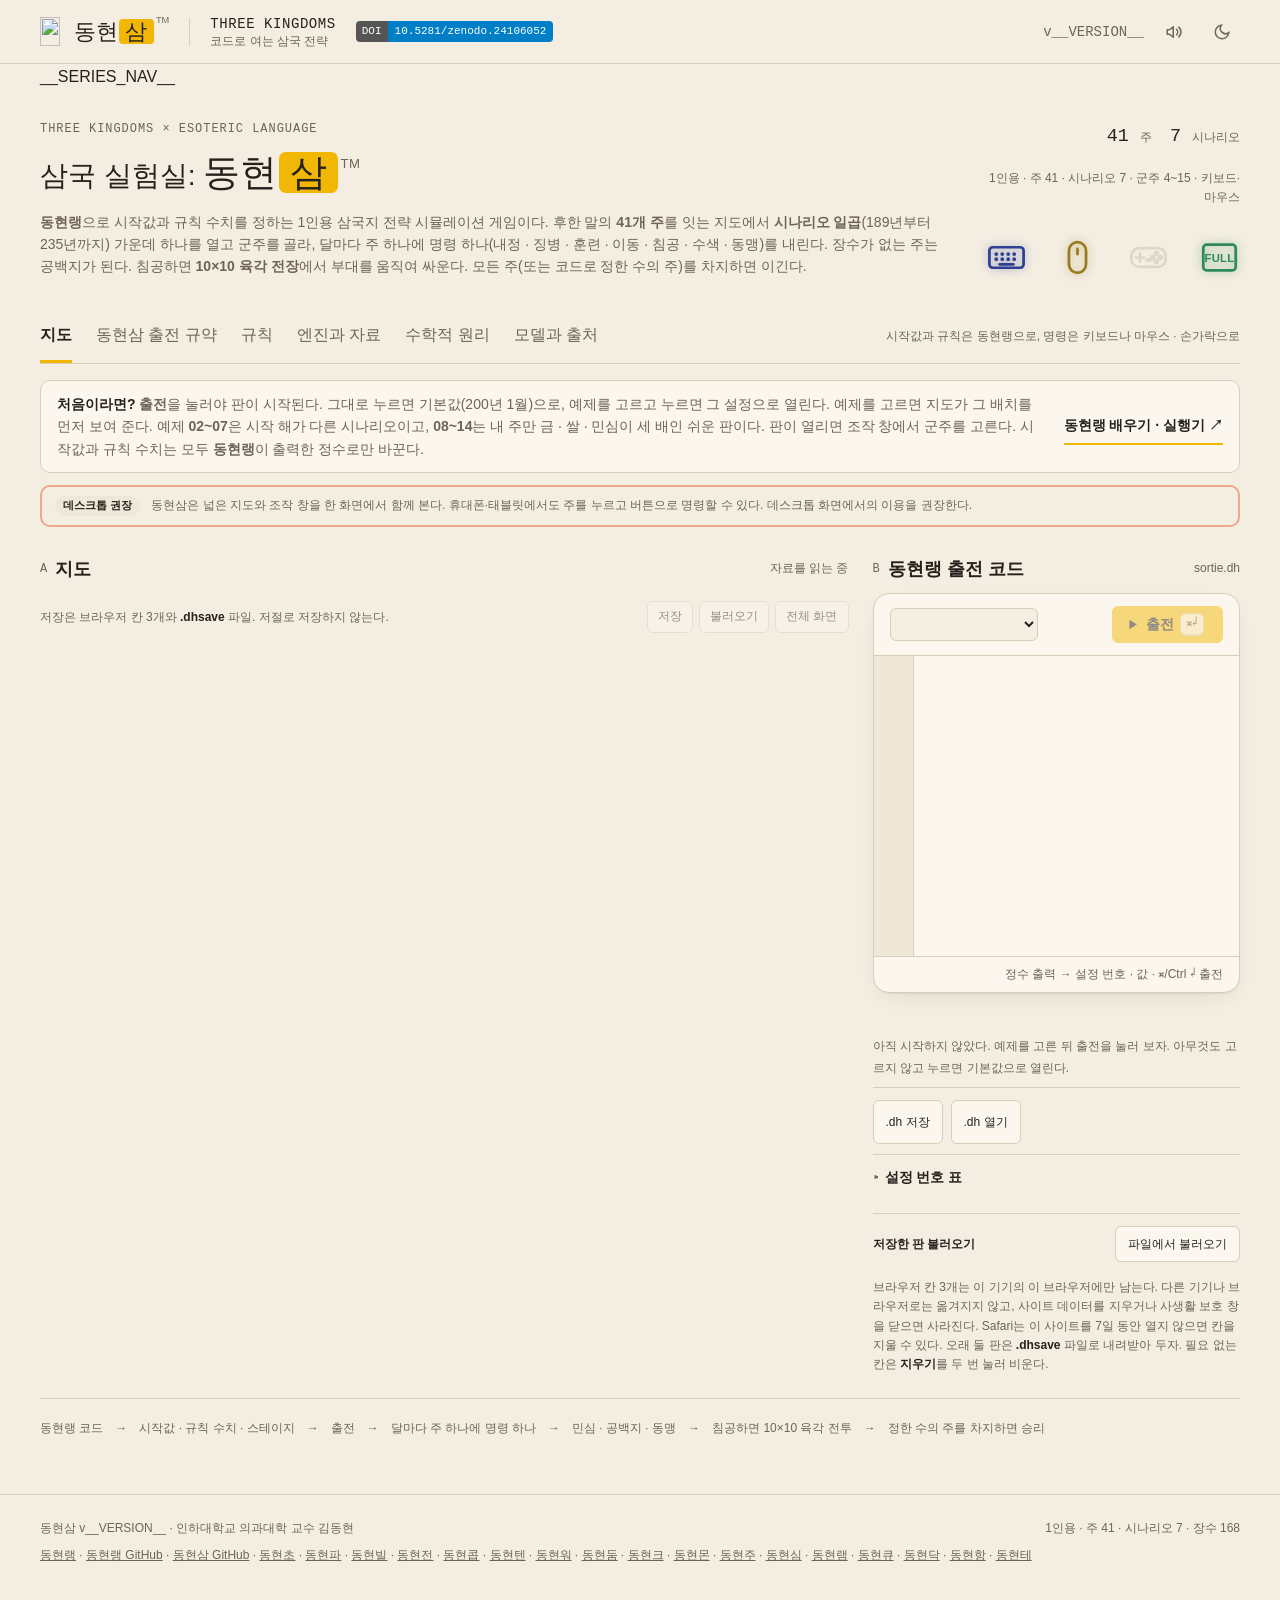
==== src/index.html @ 4a699ef8 "v1.11: 예제를 고르면 지도가 바뀜 · 이동·수송·침공 수량 정하기" ====
<!doctype html>
<html lang="ko" data-theme="light">
<head>
  <meta charset="utf-8"><meta name="viewport" content="width=device-width,initial-scale=1">
  <meta name="description" content="동현랭으로 시작값과 규칙 수치를 정하고, 41개 주를 잇는 지도에서 달마다 명령을 내리고 10×10 육각 전장에서 싸우는 1인용 삼국지 전략 시뮬레이션 게임이다.">
  <title>동현삼™ · 동현랭으로 여는 삼국 전략</title>
  <link rel="icon" type="image/x-icon" sizes="16x16 32x32 48x48" href="./favicon.ico">
  <link rel="icon" type="image/png" sizes="32x32" href="./favicon.png">
  <link rel="apple-touch-icon" sizes="180x180" href="./apple-touch-icon.png">
  <link rel="stylesheet" href="./style.css">
</head>
<body>
<header class="header">
  <a class="brand" href="#" aria-label="동현삼 첫 화면으로"><span class="brand-main"><img class="brand-icon" src="__BRAND_ICON__" alt="" width="96" height="96">동현<span>삼</span><sup>TM</sup></span><i class="brand-divider"></i><span class="brand-sub">THREE KINGDOMS<small>코드로 여는 삼국 전략</small></span></a><a class="doi-badge" href="https://doi.org/10.5281/zenodo.24106052" target="_blank" rel="noopener" aria-label="동현삼 Zenodo DOI 10.5281/zenodo.24106052" title="Zenodo DOI (모든 버전)"><b>DOI</b><span>10.5281/zenodo.24106052</span></a>
  <div class="edition">v__VERSION__<button id="sound" class="icon-btn" aria-label="효과음 켜기·끄기" title="효과음 (M)" aria-pressed="true"><svg width="18" height="18" viewBox="0 0 24 24" fill="none" stroke="currentColor" stroke-width="2" stroke-linecap="round" stroke-linejoin="round" aria-hidden="true" focusable="false"><path d="M11 5 6 9H3v6h3l5 4z"/><path class="snd-on" d="M15.5 8.5a5 5 0 0 1 0 7M18.5 5.5a9 9 0 0 1 0 13"/><path class="snd-off" d="m16 9 6 6m0-6-6 6"/></svg></button><button id="theme" class="icon-btn" aria-label="밝은 화면과 어두운 화면 전환" title="화면 전환" aria-pressed="false"><svg width="18" height="18" viewBox="0 0 24 24" fill="none" stroke="currentColor" stroke-width="2" stroke-linecap="round" aria-hidden="true" focusable="false"><path d="M21 12.8A9 9 0 1 1 11.2 3a7 7 0 0 0 9.8 9.8z"/></svg></button></div>
</header>
<main>
__SERIES_NAV__
  <section class="intro">
    <div><div class="eyebrow">THREE KINGDOMS × ESOTERIC LANGUAGE</div><h1>삼국 실험실: <span class="title-brand">동현<span>삼</span><sup>TM</sup></span></h1><p><strong>동현랭</strong>으로 시작값과 규칙 수치를 정하는 1인용 삼국지 전략 시뮬레이션 게임이다. 후한 말의 <strong>41개 주</strong>를 잇는 지도에서 <strong>시나리오 일곱</strong>(189년부터 235년까지) 가운데 하나를 열고 군주를 골라, 달마다 주 하나에 명령 하나(내정 · 징병 · 훈련 · 이동 · 침공 · 수색 · 동맹)를 내린다. 장수가 없는 주는 공백지가 된다. 침공하면 <strong>10×10 육각 전장</strong>에서 부대를 움직여 싸운다. 모든 주(또는 코드로 정한 수의 주)를 차지하면 이긴다.</p></div>
    <div class="model-stamp"><strong>41 <span>주</span></strong><strong>7 <span>시나리오</span></strong><small>1인용 · 주 41 · 시나리오 7 · 군주 4~15 · 키보드·마우스</small><div class="input-marks" role="group" aria-label="입력 표식 · 쓸 수 있는 것: 키보드 · 마우스(손가락) · 전체 화면"><span class="mark on kb" tabindex="0" data-tip="키보드 가능 · 방향키로 주를 고르고 숫자 키로 조작 창의 버튼을 누른다. Enter는 노란 버튼, Space는 명령이 남은 다음 우리 주, Esc는 그만두기다. 전투에서는 방향키로 칸을 고르고 Enter로 찍는다. M은 효과음 켜기·끄기다. 지도를 한 번 눌러야 키가 듣는다." aria-label="키보드 가능"><svg viewBox="0 0 24 24" aria-hidden="true"><rect x="2" y="6" width="20" height="12" rx="2"/><path class="dots" d="M6 10h.01M9.5 10h.01M13 10h.01M16.5 10h.01M6 13h.01M9.5 13h.01M13 13h.01M16.5 13h.01"/><path d="M8 16h8"/></svg></span><span class="mark on ms" tabindex="0" data-tip="마우스·손가락 가능 · 지도에서 주를 누르고 조작 창의 버튼으로 명령한다. 끌면 지도가 움직이고 지도 위 +·− 아이콘으로 확대·축소한다." aria-label="마우스·손가락 가능"><svg viewBox="0 0 24 24" aria-hidden="true"><rect x="7" y="3" width="10" height="18" rx="5"/><path d="M12 7v3"/></svg></span><span class="mark off gp" tabindex="0" data-tip="게임패드 없음 · 이 실험실은 게임패드를 읽지 않는다." aria-label="게임패드 없음"><svg viewBox="0 0 24 24" aria-hidden="true"><rect x="2" y="6.5" width="20" height="11" rx="4.5"/><path d="M7 9.6v4.8M4.6 12h4.8"/><circle cx="16.6" cy="9.6" r=".85"/><circle cx="14.4" cy="12" r=".85"/><circle cx="18.8" cy="12" r=".85"/><circle cx="16.6" cy="14.4" r=".85"/><path class="dots" d="M11.3 13.4h.01M12.9 13.4h.01"/></svg></span><span class="mark on fs" tabindex="0" data-tip="전체 화면 가능 · 지도 아래 <b>전체 화면</b> 버튼을 누르면 지도와 조작 창이 화면에 꽉 찬다. 닫기는 오른쪽 위 ✕ 버튼이나 Esc." aria-label="전체 화면 가능"><svg viewBox="0 0 24 24" aria-hidden="true"><rect x="2.5" y="4.5" width="19" height="15" rx="2"/><text class="full" x="12" y="14.6" text-anchor="middle">FULL</text></svg></span></div></div>
  </section>
  <nav class="tabs" aria-label="동현삼 메뉴"><button class="active" data-tab="play" aria-current="page">지도</button><button data-tab="protocol">동현삼 출전 규약</button><button data-tab="rules">규칙</button><button data-tab="engine">엔진과 자료</button><button data-tab="math">수학적 원리</button><button data-tab="about">모델과 출처</button><span>시작값과 규칙은 동현랭으로, 명령은 키보드나 마우스 · 손가락으로</span></nav>
  <div class="getting-started"><p><strong>처음이라면?</strong> <b>출전</b>을 눌러야 판이 시작된다. 그대로 누르면 기본값(200년 1월)으로, 예제를 고르고 누르면 그 설정으로 열린다. 예제를 고르면 지도가 그 배치를 먼저 보여 준다. 예제 <b>02~07</b>은 시작 해가 다른 시나리오이고, <b>08~14</b>는 내 주만 금 · 쌀 · 민심이 세 배인 쉬운 판이다. 판이 열리면 조작 창에서 군주를 고른다. 시작값과 규칙 수치는 모두 <b>동현랭</b>이 출력한 정수로만 바꾼다.</p><a href="https://raspberry-kim.github.io/donghyun-lang/" target="_blank" rel="noopener">동현랭 배우기 · 실행기 ↗</a></div>
  <p class="mobile-note" id="mobile-note" role="note"><strong>데스크톱 권장</strong> 동현삼은 넓은 지도와 조작 창을 한 화면에서 함께 본다. 휴대폰·태블릿에서도 주를 누르고 버튼으로 명령할 수 있다. 데스크톱 화면에서의 이용을 권장한다.</p>

  <section id="tab-play" class="tab-panel">
    <div class="play-grid" id="play-grid">
      <div class="field-col">
        <div class="section-title"><h2><span>A</span> 지도</h2><span id="status" role="status">자료를 읽는 중</span></div>
        <div class="stage-full" id="stage-full"><div class="full-tools"><button id="fs-save" class="exit-full" type="button" hidden>저장</button><button id="fs-load" class="exit-full" type="button" hidden>불러오기</button><button id="exit-full" class="exit-full" type="button" hidden aria-label="전체 화면 닫기">✕ <span class="long">전체 화면 </span>닫기</button></div><p class="full-hint" id="full-hint" hidden><span>원래 화면으로 돌아오려면 오른쪽 위 <b>✕ 전체 화면 닫기</b>를 누른다.</span></p>
          <div id="host"></div>
          <div class="menu-back" id="menu-back" hidden><div class="game-menu" id="menu" role="dialog" aria-modal="true" aria-labelledby="menu-title"></div></div>
        </div>
        <div class="board-bar"><span class="save-note">저장은 브라우저 칸 3개와 <b>.dhsave</b> 파일. 저절로 저장하지 않는다.</span><button id="game-save" class="small-btn" type="button" disabled title="지금 판을 브라우저 칸이나 파일에 적어 둔다">저장</button><button id="game-load" class="small-btn" type="button" disabled title="저장해 둔 판을 이어 한다">불러오기</button><input id="load-file" type="file" accept=".dhsave,.json,application/json" hidden><button id="full" class="small-btn" type="button" disabled title="지도와 조작 창을 화면에 꽉 채운다">전체 화면</button></div>
      </div>
      <div class="side-col">
        <section class="setup-panel" id="setup-panel">
          <div class="section-title"><h2><span>B</span> 동현랭 출전 코드</h2><span>sortie.dh</span></div>
          <div class="ed-panel">
            <div class="ed-head"><select id="example" aria-label="동현랭 출전 예제 선택"></select><span class="ed-spacer"></span><button id="run" class="ed-btn ed-run" title="Ctrl/⌘ + Enter" disabled><svg viewBox="0 0 24 24" fill="currentColor" aria-hidden="true"><path d="M7 4.5v15l12-7.5z"></path></svg>출전 <kbd>⌘↵</kbd></button></div>
            <div class="code-wrap"><div id="lines" aria-hidden="true"></div><textarea id="code" aria-label="동현랭 출전 코드" spellcheck="false" autocomplete="off" autocapitalize="off"></textarea></div>
            <div class="code-meta ed-status"><span id="line-count"></span><span>정수 출력 → 설정 번호 · 값 · ⌘/Ctrl ↵ 출전</span></div>
          </div>
          <p id="example-note"></p>
          <p id="result" aria-live="polite">아직 시작하지 않았다. 예제를 고른 뒤 출전을 눌러 보자. 아무것도 고르지 않고 누르면 기본값으로 열린다.</p>
          <div class="file-row"><button id="save">.dh 저장</button><label class="file-label">.dh 열기<input id="open" type="file" accept=".dh,.txt,text/plain" hidden></label></div>
          <details class="lang-rule"><summary>설정 번호 표</summary><div class="table-wrap"><table><thead><tr><th>번호</th><th>설정</th><th>값</th><th>기본값</th></tr></thead><tbody id="lang-rows"></tbody></table></div></details>
          <div class="load-box"><div class="load-head"><strong>저장한 판 불러오기</strong><label class="file-label" tabindex="0">파일에서 불러오기<input id="load-file-setup" type="file" accept=".dhsave,.json,application/json" hidden></label></div><div class="slot-list" id="slot-list"></div><p class="slot-note">브라우저 칸 3개는 이 기기의 이 브라우저에만 남는다. 다른 기기나 브라우저로는 옮겨지지 않고, 사이트 데이터를 지우거나 사생활 보호 창을 닫으면 사라진다. Safari는 이 사이트를 7일 동안 열지 않으면 칸을 지울 수 있다. 오래 둘 판은 <b>.dhsave</b> 파일로 내려받아 두자. 필요 없는 칸은 <b>지우기</b>를 두 번 눌러 비운다.</p></div>
        </section>
      </div>
    </div>
    <div class="workflow"><span>동현랭 코드</span><b>→</b><span>시작값 · 규칙 수치 · 스테이지</span><b>→</b><span>출전</span><b>→</b><span>달마다 주 하나에 명령 하나</span><b>→</b><span>민심 · 공백지 · 동맹</span><b>→</b><span>침공하면 10×10 육각 전투</span><b>→</b><span>정한 수의 주를 차지하면 승리</span></div>
  </section>

  <section id="tab-protocol" class="tab-panel document" hidden>
    <div class="doc-heading"><div class="eyebrow">SORTIE I/O · v__VERSION__</div><h2>시작값과 규칙 수치는 동현랭으로, 명령은 키보드나 마우스 · 손가락으로.</h2></div>
<!--README:동현삼 출전 규약-->
  </section>

  <section id="tab-rules" class="tab-panel document" hidden>
    <div class="doc-heading"><div class="eyebrow">HOW TO PLAY</div><h2>달마다 주 하나에 명령 하나, 침공하면 육각 전장.</h2><p class="input-note">머리글 오른쪽에 붙은 네 아이콘(키보드·마우스·게임패드·전체 화면 FULL)은 입력 표식이다. 이 실험실은 <b>키보드 · 마우스(손가락) · 전체 화면이 켜져 있다</b>. 키보드만으로도, 마우스나 손가락만으로도 끝까지 할 수 있다. 키보드는 지도를 한 번 누른 뒤에 듣는다. 아이콘에 마우스를 올리거나 손을 대면 풍선 도움말이 뜬다.</p><p class="input-note"><b>전체 화면</b>: 지도 아래 <b>전체 화면</b> 버튼을 누르면 정보 띠 · 지도 · 조작 창이 화면에 꽉 찬다. 동현랭 편집기는 따라오지 않으니 출전은 미리 해 둔다. 닫을 때는 오른쪽 위 <b>✕ 전체 화면 닫기</b>를 누른다(Esc도 된다). 요소 전체 화면을 못 쓰는 기기(iPhone)에서는 창을 가득 채우는 방식으로 연다.</p><p class="input-note"><b>소리</b>: 머리글의 스피커 버튼이나 <b>M</b> 키로 효과음을 켜고 끈다. 고른 값은 이 브라우저가 기억한다.</p></div>
<!--README+:플레이 방법|조작|저장과 불러오기|동현삼 규칙-->
  </section>

  <section id="tab-engine" class="tab-panel document" hidden>
    <div class="doc-heading"><div class="eyebrow">COMMON ENGINE · DATA</div><h2>동현삼과 동현항은 같은 엔진 위에 자료와 장면만 바꿔 얹는다.</h2><p>기술은 HTML5 Canvas와 Vanilla JS뿐이다. 묶는 도구도 바깥 라이브러리도 쓰지 않는다. 엔진(<code>src/engine/</code>)은 두 저장소에 같은 파일로 들어 있고, 게임마다 다른 것은 JSON 자료와 규칙·장면 파일(<code>src/sam/</code>)뿐이다.</p></div>
<!--README+:엔진의 층|게임이 얹는 법|동현랭 어댑터|JSON 규격|파일|돌려 보기-->
  </section>

  <!-- 수학적 원리 --><section id="tab-math" class="tab-panel document" hidden><div class="doc-heading"><div class="eyebrow">MATHEMATICAL PRINCIPLES · v__VERSION__</div><h2>수학적 원리.<br>숫자로 읽는 천하.</h2><p>동현삼은 한 달씩 내정을 하고, 전쟁이 나면 10×10 육각 전장에서 싸운다. 전장은 정육면체 좌표로 거리를 재고, 이동은 지형 비용을 단 최단 경로 문제다. 일기토는 네 가지 수의 배율표로, 화계는 확률과 등비수열로 읽는다. 아래 식은 지금 규칙 코드(<code>src/sam/sam-rules.js</code>, <code>src/sam/sam-battle.js</code>, <code>src/engine/dh-grid.js</code>)에 들어 있는 그대로다.</p></div><div class="math-grid"><article><h3><span class="math-num">1</span>육각 격자와 정육면체 좌표</h3><p>칸은 뾰족한 쪽이 위이고, 홀수 줄을 오른쪽으로 반 칸 민다(odd-r). 중심에서 꼭짓점까지를 <math><mi>a</mi></math>라 하면 칸 폭은 <math><mrow><msqrt><mn>3</mn></msqrt><mspace width="0.1667em"></mspace><mi>a</mi></mrow></math>, 줄 간격은 <math><mrow><mn>1.5</mn><mi>a</mi></mrow></math>다.</p><div class="eq"><span class="eq-run"><math display="block"><mi>X</mi></math><math display="block"><mrow><mo form="infix">=</mo><msqrt><mn>3</mn></msqrt><mspace width="0.1667em"></mspace><mi>a</mi><mspace width="0.1667em"></mspace><mo fence="false" symmetric="true" minsize="1.2em" maxsize="1.2em">(</mo><mi>c</mi><mo>+</mo><mstyle displaystyle="false" scriptlevel="0"><mfrac><mn>1</mn><mn>2</mn></mfrac></mstyle><mo>+</mo><mstyle displaystyle="false" scriptlevel="0"><mfrac><mn>1</mn><mn>2</mn></mfrac></mstyle><mo form="prefix" stretchy="false">[</mo><mi>r</mi><mtext> </mtext><mtext>홀수</mtext><mo form="postfix" stretchy="false">]</mo><mo fence="false" symmetric="true" minsize="1.2em" maxsize="1.2em">)</mo><mo separator="true">,</mo></mrow></math></span><span class="eq-run"><math display="block"><mi>Y</mi></math><math display="block"><mrow><mo form="infix">=</mo><mi>a</mi><mspace width="0.1667em"></mspace><mo form="prefix" stretchy="false">(</mo><mn>1</mn><mo>+</mo><mn>1.5</mn><mi>r</mi><mo form="postfix" stretchy="false">)</mo></mrow></math></span></div><p>거리는 칸 <math><mrow><mo form="prefix" stretchy="false">(</mo><mi>c</mi><mo separator="true">,</mo><mi>r</mi><mo form="postfix" stretchy="false">)</mo></mrow></math>을 정육면체 좌표 <math><mrow><mo form="prefix" stretchy="false">(</mo><mi>x</mi><mo separator="true">,</mo><mi>y</mi><mo separator="true">,</mo><mi>z</mi><mo form="postfix" stretchy="false">)</mo></mrow></math>, <math><mrow><mi>x</mi><mo>+</mo></mrow><mrow><mi>y</mi><mo>+</mo></mrow><mrow><mi>z</mi><mo>=</mo></mrow><mrow><mn>0</mn></mrow></math>으로 옮겨 잰다. 육각 격자의 이웃 여섯은 세 축 가운데 한 축을 +1, 다른 한 축을 −1 바꾼 것이다.</p><div class="eq big"><span class="eq-run"><math display="block"><mi>x</mi></math><math display="block"><mrow><mo form="infix">=</mo><mi>c</mi></mrow></math><math display="block"><mrow><mo form="infix">−</mo><mfrac><mrow><mi>r</mi><mo>−</mo><mo form="prefix" stretchy="false">(</mo><mi>r</mi><mo lspace="0.2222em" rspace="0.2222em">mod</mo><mn>2</mn><mo form="postfix" stretchy="false" lspace="0em" rspace="0em">)</mo></mrow><mn>2</mn></mfrac><mo separator="true">,</mo><mspace width="1em"></mspace><mi>z</mi></mrow></math><math display="block"><mrow><mo form="infix">=</mo><mi>r</mi><mo separator="true">,</mo><mspace width="1em"></mspace><mi>y</mi></mrow></math><math display="block"><mrow><mo form="infix">=</mo><mo form="prefix" stretchy="false">−</mo><mi>x</mi></mrow></math><math display="block"><mrow><mo form="infix">−</mo><mi>z</mi><mo separator="true">,</mo></mrow></math></span><span class="eq-run"><math display="block"><mi>d</mi></math><math display="block"><mrow><mo form="infix">=</mo><mrow><mi>max</mi><mo>⁡</mo></mrow><mo fence="false" symmetric="true" minsize="1.2em" maxsize="1.2em">(</mo><mi>|</mi><mpadded lspace="0"><mi mathvariant="normal">Δ</mi></mpadded><mi>x</mi><mi>|</mi><mo separator="true">,</mo><mtext> </mtext><mi>|</mi><mpadded lspace="0"><mi mathvariant="normal">Δ</mi></mpadded><mi>z</mi><mi>|</mi><mo separator="true">,</mo><mtext> </mtext><mi>|</mi><mpadded lspace="0"><mi mathvariant="normal">Δ</mi></mpadded><mi>x</mi><mo>+</mo><mpadded lspace="0"><mi mathvariant="normal">Δ</mi></mpadded><mi>z</mi><mi>|</mi><mo fence="false" symmetric="true" minsize="1.2em" maxsize="1.2em">)</mo></mrow></math></span></div><p>화면을 누른 자리 <math><mrow><mo form="prefix" stretchy="false">(</mo><mi>X</mi><mo separator="true">,</mo><mi>Y</mi><mo form="postfix" stretchy="false">)</mo></mrow></math>를 칸으로 바꿀 때는 실수 정육면체 좌표를 셋 다 반올림한 뒤, 반올림 오차가 가장 큰 축을 나머지 둘로 다시 계산해 <math><mrow><mi>x</mi><mo>+</mo></mrow><mrow><mi>y</mi><mo>+</mo></mrow><mrow><mi>z</mi><mo>=</mo></mrow><mrow><mn>0</mn></mrow></math>을 지킨다.</p></article><article><h3><span class="math-num">2</span>지형 비용과 이동 범위</h3><p>부대는 하루에 이동력 5를 쓴다. 칸에 들어갈 때마다 지형 비용을 내고, 적이 있는 칸과 불타는 칸은 비용이 무한대다. 갈 수 있는 칸은 다익스트라 알고리즘으로 비용 합이 5 이하인 칸을 모두 찾는다.</p><div class="eq"><span class="eq-run"><math display="block"><mtext>범위</mtext></math><math display="block"><mrow><mo form="infix">=</mo><mo fence="false" symmetric="true" minsize="1.8em" maxsize="1.8em">{</mo><mi>v</mi><mtext> </mtext><mo lspace="0.2222em" rspace="0.2222em">:</mo><mtext> </mtext><munder><mi>min</mi><mrow><mtext>경로 </mtext><mi>P</mi></mrow></munder><mo>⁡</mo><mspace width="0.1667em"></mspace><mrow><munder><mo movablelimits="false">∑</mo><mrow><mi>u</mi><mo>∈</mo><mi>P</mi></mrow></munder></mrow><mi>κ</mi><mo form="prefix" stretchy="false">(</mo><mi>u</mi><mo form="postfix" stretchy="false">)</mo><mo>≤</mo><mn>5</mn><mo fence="false" symmetric="true" minsize="1.8em" maxsize="1.8em">}</mo></mrow></math></span></div><div class="math-table-wrap"><table class="math-table"><thead><tr><th>지형</th><th>비용 <math><mi>κ</mi></math></th><th>방어 <math><mi>δ</mi></math></th></tr></thead><tbody><tr><td>평지</td><td>1</td><td>0</td></tr><tr><td>숲</td><td>2</td><td>0.2</td></tr><tr><td>산</td><td>3</td><td>0.3</td></tr><tr><td>강</td><td>4</td><td>0</td></tr><tr><td>성</td><td>1</td><td>0.4 (태수가 지키면 더 높다)</td></tr></tbody></table></div><p>태수가 있는 주의 성은 방어가 <math><mrow><mrow><mi>min</mi><mo>⁡</mo></mrow><mo form="prefix" stretchy="false">(</mo><mn>0.9</mn><mo separator="true">,</mo><mtext> </mtext><mn>0.4</mn><mo>+</mo><mtext>태수 무력</mtext><mi>/</mi><mn>1000</mn><mo form="postfix" stretchy="false">)</mo></mrow></math>이다. 태수의 무력이 90이면 0.49다.</p></article><article><h3><span class="math-num">3</span>공격 피해</h3><p>병력 <math><mrow><mi>T</mi></mrow></math>, 무력 <math><mrow><mi>w</mi></mrow></math>인 부대가 방어 <math><mrow><mi>δ</mi></mrow></math>인 칸의 적을 치면 아래만큼 병사가 줄어든다. <math><mrow><mi>τ</mi></mrow></math>는 치는 쪽 병사의 훈련(0–100), <math><mrow><mi>γ</mi></mrow></math>는 장군이 이끌면 10이고 아니면 0이다. 피해는 상대 병력을 넘지 않는다.</p><div class="eq big"><span class="eq-run"><math display="block"><mrow><mi>d</mi></mrow></math><math display="block"><mrow><mo form="infix">=</mo><mo form="prefix" stretchy="false">⌊</mo><mfrac><mrow><mi>T</mi><mo>⋅</mo><mi>w</mi><mo>⋅</mo><mi>D</mi><mo>⋅</mo><mi>R</mi><mo>⋅</mo><mi>G</mi></mrow><mrow><mn>2</mn><mo>×</mo><msup><mn>10</mn><mn>8</mn></msup></mrow></mfrac><mo form="postfix" stretchy="false">⌋</mo><mo separator="true">,</mo></mrow></math></span></div><div class="eq"><span class="eq-run"><math display="block"><mrow><mi>D</mi></mrow></math><math display="block"><mrow><mo form="infix">=</mo><mn>100</mn><mo>−</mo><mrow><mi>round</mi><mo>⁡</mo></mrow><mo form="prefix" stretchy="false">(</mo><mn>100</mn><mspace width="0.1667em"></mspace><mi>δ</mi><mo form="postfix" stretchy="false">)</mo><mo separator="true">,</mo></mrow></math></span><span class="eq-run"><math display="block"><mrow><mi>R</mi></mrow></math><math display="block"><mrow><mo form="infix">=</mo><mn>150</mn><mo>+</mo><mi>τ</mi><mo separator="true">,</mo></mrow></math></span><span class="eq-run"><math display="block"><mrow><mi>G</mi></mrow></math><math display="block"><mrow><mo form="infix">=</mo><mn>100</mn><mo>+</mo><mi>γ</mi></mrow></math></span></div><p>분모는 <math><mrow><mn>10000</mn><mo>×</mo><mn>200</mn><mo>×</mo><mn>100</mn></mrow></math>이다. 훈련 50에 장군이 아니면 <math><mrow><mi>R</mi><mo>=</mo><mn>200</mn><mo separator="true">,</mo><mtext> </mtext><mi>G</mi><mo>=</mo><mn>100</mn></mrow></math>이어서 v0.36까지의 식 <math><mrow><mo form="prefix" stretchy="false">⌊</mo><mi>T</mi><mspace width="0.1667em"></mspace><mi>w</mi><mspace width="0.1667em"></mspace><mi>D</mi><mi>/</mi><mn>10000</mn><mo form="postfix" stretchy="false">⌋</mo></mrow></math>와 같다. 훈련 100이면 1.25배, 훈련 0이면 0.75배다.</p><p>방어를 먼저 정수 백분율로 바꾸는 데는 까닭이 있다. <math><mrow><mn>1</mn><mo>−</mo><mn>0.3</mn></mrow></math>은 이진 부동소수로 정확히 나타나지 않아 <math><mrow><mn>90</mn><mo>×</mo><mn>0.7</mn><mo>=</mo><mn>62.999</mn><mo>…</mo></mrow></math>이 되고, 내림하면 63이 아니라 62가 된다. 정수끼리 곱한 뒤 나누면 이 오차가 생기지 않는다.</p><p>병력 1,000, 무력 70, 훈련 50인 부대는 평지의 적에게 700, 숲의 적에게 560, 산의 적에게 490, 성의 적에게 420을 입힌다. 같은 부대가 훈련 100이면 평지에서 875, 장군이 이끌면 770이다.</p></article><article><h3><span class="math-num">4</span><span>동현AI<sup class="tm">TM</sup> 장수의 선택</span></h3><p>동현AI<sup class="tm">TM</sup>는 갈 수 있는 칸 <math><mi>v</mi></math>와 칠 수 있는 적 <math><mi>t</mi></math>의 모든 쌍에 점수를 매기고 가장 큰 쌍을 고른다. 적을 무너뜨리면 500, 방어 좋은 칸에 서면 1,000δ를 더하고, 멀리 가는 비용은 뺀다.</p><div class="eq"><span class="eq-run"><math display="block"><mrow><mtext>점수</mtext><mo form="prefix" stretchy="false">(</mo><mi>v</mi><mo separator="true">,</mo><mi>t</mi><mo form="postfix" stretchy="false">)</mo></mrow></math><math display="block"><mrow><mo form="infix">=</mo><mi>d</mi></mrow></math><math display="block"><mrow><mo form="infix">+</mo><mn>500</mn><mspace width="0.1667em"></mspace><mo form="prefix" stretchy="false">[</mo><mi>d</mi><mo>≥</mo><msub><mi>T</mi><mi>t</mi></msub><mo form="postfix" stretchy="false">]</mo></mrow></math><math display="block"><mrow><mo form="infix">+</mo><mn>1000</mn><mspace width="0.1667em"></mspace><mi>δ</mi><mo form="prefix" stretchy="false">(</mo><mi>v</mi><mo form="postfix" stretchy="false">)</mo></mrow></math><math display="block"><mrow><mo form="infix">−</mo><mtext>비용</mtext><mo form="prefix" stretchy="false">(</mo><mi>v</mi><mo form="postfix" stretchy="false">)</mo></mrow></math></span></div><p>칠 적이 없으면 가장 가까운 적에게 다가가되, 거리 <math><mrow><mo>×</mo></mrow><mrow><mn>10</mn><mo>+</mo></mrow></math>비용<math><mrow><mo>−</mo></mrow><mrow><mn>5</mn><mi>δ</mi></mrow></math>가 가장 작은 칸으로 간다. 공격 측은 수비 부대를 모두 무너뜨리거나, 자기 차례를 마칠 때 성 칸에 서 있으면 이긴다. 그러지 못한 채 20일이 지나면 수비 측이 이긴다. 그래서 공격 측 동현AI<sup class="tm">TM</sup>는 칠 적이 없을 때 빈 성 칸에 닿을 수 있으면 그리로 간다.</p></article><article><h3><span class="math-num">5</span>한 달의 내정</h3><p>주마다 인구 <math><mrow><mi>N</mi></mrow></math>, 민심 <math><mrow><mi>ℓ</mi></mrow></math>(0–100), 상업 <math><mrow><mi>m</mi></mrow></math>(0–100), 농지 <math><mrow><mi>F</mi></mrow></math>, 병력 <math><mrow><mi>T</mi></mrow></math>로 수입과 유지비를 계산한다. <math><mrow><msub><mi>c</mi><mtext>태수</mtext></msub></mrow></math>와 <math><mrow><msub><mi>i</mi><mtext>태수</mtext></msub></mrow></math>는 태수의 매력과 지력이고, 태수가 없으면 0이다.</p><div class="eq"><span class="eq-run"><math display="block"><mrow><mtext>금</mtext></mrow></math><math display="block"><mrow><mo form="infix">=</mo><mo form="prefix" stretchy="false">⌊</mo><mfrac><mrow><mi>N</mi><mo>⋅</mo><mi>ℓ</mi><mo>⋅</mo><mo form="prefix" stretchy="false">(</mo><mn>70</mn><mo>+</mo><mi>m</mi><mo form="postfix" stretchy="false">)</mo><mo>⋅</mo><mo form="prefix" stretchy="false">(</mo><mn>400</mn><mo>+</mo><msub><mi>c</mi><mtext>태수</mtext></msub><mo form="postfix" stretchy="false">)</mo></mrow><mrow><mn>8</mn><mo>×</mo><msup><mn>10</mn><mn>9</mn></msup></mrow></mfrac><mo form="postfix" stretchy="false">⌋</mo><mo separator="true">,</mo></mrow></math></span><span class="eq-run"><math display="block"><mrow><mtext>쌀</mtext></mrow></math><math display="block"><mrow><mo form="infix">=</mo><mo form="prefix" stretchy="false">⌊</mo><mfrac><mrow><mn>4</mn><mi>F</mi><mspace width="0.1667em"></mspace><mo form="prefix" stretchy="false">(</mo><mn>400</mn><mo>+</mo><msub><mi>i</mi><mtext>태수</mtext></msub><mo form="postfix" stretchy="false">)</mo></mrow><mrow><mn>400</mn></mrow></mfrac><mo form="postfix" stretchy="false">⌋</mo><mo separator="true">,</mo></mrow></math></span><span class="eq-run"><math display="block"><mrow><mtext>유지비</mtext></mrow></math><math display="block"><mrow><mo form="infix">=</mo><mo form="prefix" stretchy="false">⌈</mo><mfrac><mrow><mi>T</mi></mrow><mrow><mn>100</mn></mrow></mfrac><mo form="postfix" stretchy="false">⌉</mo></mrow></math></span></div><p>금의 분모는 <math><mrow><mn>2000</mn><mo>×</mo><mn>100</mn><mo>×</mo><mn>100</mn><mo>×</mo><mn>400</mn></mrow></math>이다. 상업 30에 태수가 없으면 <math><mrow><mo form="prefix" stretchy="false">⌊</mo><mi>N</mi><mi>/</mi><mn>2000</mn><mo>⋅</mo><mi>ℓ</mi><mi>/</mi><mn>100</mn><mo form="postfix" stretchy="false">⌋</mo></mrow></math>로 v0.36까지의 식과 같다.</p><div class="math-table-wrap"><table class="math-table"><thead><tr><th>명령</th><th>효과</th></tr></thead><tbody><tr><td>농지 개발</td><td>금 100, <math><mrow><mi>F</mi><mo>←</mo><mrow><mi>min</mi><mo>⁡</mo></mrow><mo form="prefix" stretchy="false">(</mo><mn>100</mn><mo separator="true">,</mo><mtext> </mtext><mi>F</mi><mo>+</mo><mn>3</mn><mo>+</mo><mo form="prefix" stretchy="false">⌊</mo><mtext>지력</mtext><mi>/</mi><mn>20</mn><mo form="postfix" stretchy="false">⌋</mo><mo form="postfix" stretchy="false">)</mo></mrow></math>, 민심 +2</td></tr><tr><td>치수 · 상업</td><td>금 100, 그 값을 <math><mrow><mi>x</mi></mrow></math>라 하면 <math><mrow><mi>x</mi><mo>←</mo><mrow><mi>min</mi><mo>⁡</mo></mrow><mo form="prefix" stretchy="false">(</mo><mn>100</mn><mo separator="true">,</mo><mtext> </mtext><mi>x</mi><mo>+</mo><mn>3</mn><mo>+</mo><mo form="prefix" stretchy="false">⌊</mo><mtext>지력</mtext><mi>/</mi><mn>20</mn><mo form="postfix" stretchy="false">⌋</mo><mo form="postfix" stretchy="false">)</mo></mrow></math>. 처음 값은 30이다</td></tr><tr><td>시혜</td><td>쌀 500, 민심 <math><mrow><mi>ℓ</mi><mo>←</mo><mrow><mi>min</mi><mo>⁡</mo></mrow><mo form="prefix" stretchy="false">(</mo><mn>100</mn><mo separator="true">,</mo><mtext> </mtext><mi>ℓ</mi><mo>+</mo><mn>4</mn><mo>+</mo><mo form="prefix" stretchy="false">⌊</mo><mtext>매력</mtext><mi>/</mi><mn>20</mn><mo form="postfix" stretchy="false">⌋</mo><mo form="postfix" stretchy="false">)</mo></mrow></math></td></tr><tr><td>징병</td><td>금 100, 병사 1,000, 민심 <math><mrow><mo>−</mo><mrow><mi>max</mi><mo>⁡</mo></mrow><mo form="prefix" stretchy="false">(</mo><mn>1</mn><mo separator="true">,</mo><mtext> </mtext><mn>12</mn><mo>−</mo><mo form="prefix" stretchy="false">⌊</mo><mtext>매력</mtext><mi>/</mi><mn>10</mn><mo form="postfix" stretchy="false">⌋</mo><mo form="postfix" stretchy="false">)</mo></mrow></math>, 훈련 <math><mrow><mi>τ</mi><mo>←</mo><mrow><mi>round</mi><mo>⁡</mo></mrow><mo form="prefix" stretchy="false">(</mo><mstyle displaystyle="false" scriptlevel="0"><mfrac><mrow><mi>T</mi><mspace width="0.1667em"></mspace><mi>τ</mi><mo>+</mo><mn>1000</mn><mo>×</mo><mn>40</mn></mrow><mrow><mi>T</mi><mo>+</mo><mn>1000</mn></mrow></mfrac></mstyle><mo form="postfix" stretchy="false">)</mo></mrow></math></td></tr><tr><td>훈련</td><td>금 50, <math><mrow><mi>τ</mi><mo>←</mo><mrow><mi>min</mi><mo>⁡</mo></mrow><mo form="prefix" stretchy="false">(</mo><mn>100</mn><mo separator="true">,</mo><mtext> </mtext><mi>τ</mi><mo>+</mo><mn>5</mn><mo>+</mo><mo form="prefix" stretchy="false">⌊</mo><mtext>무력</mtext><mi>/</mi><mn>10</mn><mo form="postfix" stretchy="false">⌋</mo><mo form="postfix" stretchy="false">)</mo></mrow></math>. 처음 값은 50이다</td></tr><tr><td>수색</td><td>재야 장수를 찾을 확률 <math><mrow><mn>0.3</mn><mo>+</mo><mtext>매력</mtext><mi>/</mi><mn>200</mn></mrow></math></td></tr></tbody></table></div><p>인구는 달마다 0.2% 늘어난다. 1년이면 <math><mrow><msup><mn>1.002</mn><mn>12</mn></msup><mo>≈</mo><mn>1.024</mn></mrow></math>배, 두 배가 되는 데 <math><mrow><mrow><mi>ln</mi><mo>⁡</mo></mrow><mspace width="0.1667em"></mspace><mn>2</mn><mi>/</mi><mrow><mi>ln</mi><mo>⁡</mo></mrow><mspace width="0.1667em"></mspace><mn>1.002</mn><mo>≈</mo><mn>347</mn></mrow></math>개월(약 29년)이 걸린다. 쌀이 떨어지면 병사의 10%가 흩어진다.</p><p>민심은 가만히 두면 달마다 1씩 70까지 돌아온다. 인구 20만에 상업 30이고 태수가 없는 주에서 민심이 40이면 달마다 금 40, 70이면 70, 100이면 100이 들어온다. 같은 주(민심 70)의 상업을 100으로 올리고 매력 100인 태수를 두면 <math><mrow><mo form="prefix" stretchy="false">⌊</mo><mn>70</mn><mo>×</mo><mn>1.7</mn><mo>×</mo><mn>1.25</mn><mo form="postfix" stretchy="false">⌋</mo><mo>=</mo><mn>148</mn></mrow></math>이 들어온다. 민심이 30 아래면 징병하지 못한다.</p><p>7월의 큰물은 주마다 확률 <math><mrow><mn>0.25</mn><mo>×</mo><mo form="prefix" stretchy="false">(</mo><mn>100</mn><mo>−</mo><mtext>치수</mtext><mo form="postfix" stretchy="false">)</mo><mi>/</mi><mn>100</mn></mrow></math>로 든다. 치수 30이면 0.175이고, 열 해 동안 한 번도 들지 않을 확률은 <math><mrow><msup><mn>0.825</mn><mn>10</mn></msup><mo>≈</mo><mn>0.146</mn></mrow></math>이다. 치수를 80으로 올리면 0.05가 되어 <math><mrow><msup><mn>0.95</mn><mn>10</mn></msup><mo>≈</mo><mn>0.599</mn></mrow></math>이다. 1월 돌림병은 0.08, 8월 메뚜기 떼는 0.1, 10월 풍년은 0.25다.</p></article><article><h3><span class="math-num">6</span>공백지 · 동맹 · 사로잡기</h3><p>장수가 한 명도 없는 주는 주인을 잃고 공백지가 된다. 남은 병력 <math><mi>T</mi></math>는 흩어져 백성으로 돌아간다(<math><mi>N</mi></math><wbr><math><mrow><mo stretchy="false">←</mo></mrow><mrow><mi>N</mi></mrow></math><wbr><math><mrow><mo form="infix">+</mo></mrow><mrow><mi>T</mi><mo separator="true">,</mo></mrow><mrow><mtext> </mtext><mi>T</mi></mrow></math><wbr><math><mrow><mo stretchy="false">←</mo></mrow><mrow><mn>0</mn></mrow></math>). 공백지는 칠 수 없고, 이웃한 주에서 장수가 옮겨 가면 싸우지 않고 차지한다.</p><p>동맹은 이웃한 세력에 금 300을 보내 청한다. 받아들일 확률 <math><mi>p</mi></math>는 그 주에서 가장 높은 매력 <math><mi>c</mi></math>와 두 세력의 병력 합 <math><mrow><msub><mi>T</mi><mtext>우리</mtext></msub><mo separator="true">,</mo></mrow><mrow><msub><mi>T</mi><mtext>상대</mtext></msub></mrow></math>로 정한다. <math><mi>s</mi></math>는 우리 병력이 상대보다 많거나 같으면 1, 아니면 0이다. <math><mrow><mi>a</mi></mrow></math>는 군사의 지력이고 군사가 없으면 0이다.</p><div class="eq"><span class="eq-run"><math display="block"><mi>p</mi></math><math display="block"><mrow><mo form="infix">=</mo><mrow><mi>min</mi><mo>⁡</mo></mrow><mo fence="false" symmetric="true" minsize="1.2em" maxsize="1.2em">(</mo><mn>0.95</mn><mo separator="true">,</mo><mtext> </mtext><mn>0.2</mn><mo>+</mo><mstyle displaystyle="false" scriptlevel="0"><mfrac><mi>c</mi><mn>200</mn></mfrac></mstyle><mo>+</mo><mn>0.1</mn><mspace width="0.1667em"></mspace><mi>s</mi><mo>+</mo><mstyle displaystyle="false" scriptlevel="0"><mfrac><mi>a</mi><mn>1000</mn></mfrac></mstyle><mo fence="false" symmetric="true" minsize="1.2em" maxsize="1.2em">)</mo><mo separator="true">,</mo></mrow></math></span><span class="eq-run"><math display="block"><mi>s</mi></math><math display="block"><mrow><mo form="infix">=</mo><mo fence="false" symmetric="true" minsize="1.2em" maxsize="1.2em">[</mo><msub><mi>T</mi><mtext>우리</mtext></msub><mo>≥</mo><msub><mi>T</mi><mtext>상대</mtext></msub><mo fence="false" symmetric="true" minsize="1.2em" maxsize="1.2em">]</mo></mrow></math></span></div><p>소패의 유비(매력 100)가 병력이 더 많은 조조에게 청하면 <math><mrow><mi>p</mi><mo>=</mo></mrow><mrow><mn>0.2</mn><mo>+</mo></mrow><mrow><mn>0.5</mn><mo>=</mo></mrow><mrow><mn>0.7</mn></mrow></math>이다. 매력 60인 장수가 병력이 더 적은 상대에게 청하면 <math><mrow><mi>p</mi><mo>=</mo></mrow><mrow><mn>0.2</mn><mo>+</mo></mrow><mrow><mn>0.3</mn><mo>+</mo></mrow><mrow><mn>0.1</mn><mo>=</mo></mrow><mrow><mn>0.6</mn></mrow></math>이다. 금은 받아들이지 않아도 돌아오지 않으니, 맺어질 때까지 드는 금의 기댓값은 <math><mrow><mn>300</mn><mi>/</mi><mi>p</mi></mrow></math>로 각각 약 429와 500이다. 지력 90인 군사가 있으면 두 경우 모두 0.09가 더 붙는다. 맺으면 12달 동안 서로 치지 않는다. 깨면 우리 주 모두의 민심이 10 내린다.</p><p>침공에 이기면 지키던 장수는 군주를 빼고 저마다 확률 <math><mrow><mi>q</mi><mo>=</mo></mrow><mrow><mn>0.3</mn></mrow></math>으로 사로잡혀 이긴 쪽에 든다. 장수가 <math><mi>k</mi></math>명이면 사로잡히는 수의 기댓값은 <math><mrow><mi>k</mi><mi>q</mi></mrow></math>이고, 한 명이라도 잡힐 확률은 아래와 같다. 두 명이면 0.51, 세 명이면 약 0.66이다.</p><div class="eq"><span class="eq-run"><math display="block"><mrow><mi>P</mi><mo form="prefix" stretchy="false">(</mo><mtext>한 명 이상</mtext><mo form="postfix" stretchy="false">)</mo></mrow></math><math display="block"><mrow><mo form="infix">=</mo><mn>1</mn></mrow></math><math display="block"><mrow><mo form="infix">−</mo><mo form="prefix" stretchy="false">(</mo><mn>1</mn><mo>−</mo><mi>q</mi><msup><mo form="postfix" stretchy="false">)</mo><mi>k</mi></msup></mrow></math></span></div></article><article><h3><span class="math-num">7</span>일기토</h3><p>두 장수는 기력 100으로 시작해 합마다 수 하나를 낸다. 무력 <math><mrow><msub><mi>w</mi><mi>i</mi></msub></mrow></math>인 장수가 무력 <math><mrow><msub><mi>w</mi><mi>j</mi></msub></mrow></math>인 상대에게 한 합에 주는 피해는 아래와 같다. <math><mrow><mi>U</mi></mrow></math>는 0부터 9까지 고르게 나오는 정수, <math><mrow><mi>M</mi></mrow></math>은 두 사람이 낸 수로 정하는 배율이다.</p><div class="eq big"><span class="eq-run"><math display="block"><mrow><msub><mi>x</mi><mi>i</mi></msub></mrow></math><math display="block"><mrow><mo form="infix">=</mo><mo form="prefix" stretchy="false">⌊</mo><mfrac><mrow><mo form="prefix" stretchy="false">(</mo><mo form="prefix" stretchy="false">⌊</mo><msub><mi>w</mi><mi>i</mi></msub><mi>/</mi><mn>4</mn><mo form="postfix" stretchy="false">⌋</mo><mo>+</mo><mi>U</mi><mo form="postfix" stretchy="false">)</mo><mo>⋅</mo><mi>M</mi><mo>⋅</mo><mi>E</mi></mrow><mrow><mn>1000</mn></mrow></mfrac><mo form="postfix" stretchy="false">⌋</mo><mo separator="true">,</mo></mrow></math></span><span class="eq-run"><math display="block"><mrow><mi>E</mi></mrow></math><math display="block"><mrow><mo form="infix">=</mo><mrow><mi>max</mi><mo>⁡</mo></mrow><mo form="prefix" stretchy="false">(</mo><mn>20</mn><mo separator="true">,</mo><mtext> </mtext><mn>100</mn><mo>+</mo><msub><mi>w</mi><mi>i</mi></msub><mo>−</mo><msub><mi>w</mi><mi>j</mi></msub><mo form="postfix" stretchy="false">)</mo></mrow></math></span></div><div class="math-table-wrap"><table class="math-table"><thead><tr><th>내 수 ＼ 상대 (<math><mrow><mi>M</mi></mrow></math>)</th><th>공격</th><th>강공</th><th>방어</th><th>급소</th></tr></thead><tbody><tr><td>공격</td><td>10</td><td>13</td><td>3</td><td>10</td></tr><tr><td>강공</td><td>15</td><td>15</td><td>15</td><td>0</td></tr><tr><td>방어</td><td>6</td><td>0</td><td>0</td><td>8</td></tr><tr><td>급소</td><td>8</td><td>14</td><td>3</td><td>8</td></tr></tbody></table></div><p>강공은 방어를 깨고(15 대 0), 방어는 공격과 급소를 받아치고, 급소는 강공의 빈틈을 찌른다(14 대 0). 어느 수도 다른 모든 수를 이기지 못한다.</p><p>무력 90과 80이 공격만 주고받으면 한 합의 평균 피해는 <math><mrow><mo form="prefix" stretchy="false">(</mo><mn>22</mn><mo>+</mo><mn>4.5</mn><mo form="postfix" stretchy="false">)</mo><mo>×</mo><mn>1.1</mn><mo>≈</mo><mn>29</mn></mrow></math>와 <math><mrow><mo form="prefix" stretchy="false">(</mo><mn>20</mn><mo>+</mo><mn>4.5</mn><mo form="postfix" stretchy="false">)</mo><mo>×</mo><mn>0.9</mn><mo>≈</mo><mn>22</mn></mrow></math>이다. 기력이 먼저 다한 쪽이 지고, 10합을 채우면 비긴다.</p><div class="math-table-wrap"><table class="math-table"><thead><tr><th>무력</th><th>이김</th><th>짐</th><th>비김</th></tr></thead><tbody><tr><td>95 대 95</td><td>38.5%</td><td>38.9%</td><td>22.7%</td></tr><tr><td>95 대 90</td><td>54.0%</td><td>26.9%</td><td>19.1%</td></tr><tr><td>95 대 85</td><td>69.5%</td><td>16.8%</td><td>13.7%</td></tr><tr><td>95 대 80</td><td>80.8%</td><td>9.5%</td><td>9.7%</td></tr><tr><td>60 대 60</td><td>40.9%</td><td>41.7%</td><td>17.4%</td></tr></tbody></table></div><p>위 표는 두 장수가 모두 알아서 겨루게 하고 4,000판씩 돌린 값이다. 진 부대는 병력의 절반을 잃고 장수는 사로잡힌다(군주는 몸을 뺀다). 피한 부대는 병력의 5%를 잃는다.</p></article><article><h3><span class="math-num">8</span>화계</h3><p>옆 칸에 불이 붙을 확률 <math><mrow><mi>p</mi></mrow></math>는 장수의 지력으로 정한다. <math><mrow><mi>s</mi></mrow></math>는 군사가 있으면 1, 없으면 0이다.</p><div class="eq big"><span class="eq-run"><math display="block"><mrow><mi>p</mi></mrow></math><math display="block"><mrow><mo form="infix">=</mo><mrow><mi>min</mi><mo>⁡</mo></mrow><mo form="prefix" stretchy="false">(</mo><mn>0.95</mn><mo separator="true">,</mo><mtext> </mtext><mn>0.3</mn><mo>+</mo><mstyle displaystyle="false" scriptlevel="0"><mfrac><mrow><mtext>지력</mtext></mrow><mrow><mn>200</mn></mrow></mfrac></mstyle><mo>+</mo><mn>0.1</mn><mspace width="0.1667em"></mspace><mi>s</mi><mo form="postfix" stretchy="false">)</mo></mrow></math></span></div><p>불이 붙을 때 그 칸에 있던 부대와, 날이 바뀔 때 불 칸에 서 있는 부대는 병력 <math><mrow><mi>T</mi></mrow></math>의 20%를 잃는다: <math><mrow><mi>T</mi><mo>←</mo><mi>T</mi><mo>−</mo><mo form="prefix" stretchy="false">⌈</mo><mn>0.2</mn><mspace width="0.1667em"></mspace><mi>T</mi><mo form="postfix" stretchy="false">⌉</mo></mrow></math>. 세 번 잃으면 <math><mrow><msup><mn>0.8</mn><mn>3</mn></msup><mo>=</mo><mn>0.512</mn></mrow></math>가 남는다.</p><div class="math-table-wrap"><table class="math-table"><thead><tr><th>일</th><th>값</th></tr></thead><tbody><tr><td>타는 날 수</td><td>평지 · 산 3일, 숲 4일</td></tr><tr><td>바람 쪽 칸으로 번질 확률</td><td>평지 · 산 0.5, 숲 0.8</td></tr><tr><td>비가 올 확률(날마다)</td><td>0.15. 불이 모두 꺼지고 불을 놓지 못한다</td></tr><tr><td>바람이 60° 돌 확률(날마다)</td><td>0.3</td></tr></tbody></table></div><p>사흘 내내 비가 오지 않을 확률은 <math><mrow><msup><mn>0.85</mn><mn>3</mn></msup><mo>≈</mo><mn>0.614</mn></mrow></math>이다. 지력 90에 군사가 없으면 <math><mrow><mi>p</mi><mo>=</mo><mn>0.75</mn></mrow></math>이고, 병력 5,000인 부대에 불을 놓을 때 첫 피해의 기댓값은 <math><mrow><mn>0.75</mn><mo>×</mo><mn>1000</mn><mo>=</mo><mn>750</mn></mrow></math>이다. 다른 군주의 장수는 지력이 60 이상이고 이 기댓값이 칼로 치는 피해보다 클 때 불을 놓는다.</p></article><article><h3><span class="math-num">9</span>즉위와 호칭</h3><p>주의 수를 <math><mrow><mi>n</mi></mrow></math>이라 하면 왕과 황제에 오르는 주 수는 아래와 같다. 지금 자료는 <math><mrow><mi>n</mi><mo>=</mo><mn>41</mn></mrow></math>이다.</p><div class="eq big"><span class="eq-run"><math display="block"><mrow><mtext>왕</mtext></mrow></math><math display="block"><mrow><mo form="infix">=</mo><mo form="prefix" stretchy="false">⌊</mo><mfrac><mrow><mi>n</mi></mrow><mrow><mn>4</mn></mrow></mfrac><mo form="postfix" stretchy="false">⌋</mo></mrow></math><math display="block"><mrow><mo form="infix">=</mo><mn>10</mn><mo separator="true">,</mo></mrow></math></span><span class="eq-run"><math display="block"><mrow><mtext>황제</mtext></mrow></math><math display="block"><mrow><mo form="infix">=</mo><mo form="prefix" stretchy="false">⌈</mo><mfrac><mrow><mi>n</mi></mrow><mrow><mn>3</mn></mrow></mfrac><mo form="postfix" stretchy="false">⌉</mo></mrow></math><math display="block"><mrow><mo form="infix">=</mo><mn>14</mn></mrow></math></span></div><p>우리 주가 10곳이 되면 ‘전하’, 14곳이 되면 ‘폐하’라 불린다. 자리는 오르기만 한다. 주를 잃어도 내려오지 않으므로, 자리는 그때까지 가졌던 주 수의 최댓값으로 정해진다.</p><p>장군의 정원은 <math><mrow><mn>1</mn><mo>+</mo><mo form="prefix" stretchy="false">⌊</mo><mtext>우리 주</mtext><mi>/</mi><mn>4</mn><mo form="postfix" stretchy="false">⌋</mo></mrow></math>명이다. 주 2곳으로 시작하면 1명, 왕에 오르는 10곳이면 3명, 황제에 오르는 14곳이면 4명이다.</p></article><article><h3><span class="math-num">10</span>지도와 위도 보정</h3><p>41주 지도는 실제 경도·위도에 육각 칸을 깔아 만들었다. 줄 간격은 위도 0.6°다. 경도 1°의 실제 길이는 위도 <math><mi>φ</mi></math>에서 <math><mrow><mrow><mi>cos</mi><mo>⁡</mo><mspace width="0.1667em"></mspace></mrow><mi>φ</mi></mrow></math>배로 줄어든다. 그래서 위도 32°를 기준으로 칸 폭을 경도 쪽으로 <math><mrow><mn>1</mn><mi>/</mi><mrow><mspace width="0.1667em"></mspace><mi>cos</mi><mo>⁡</mo><mspace width="0.1667em"></mspace></mrow><msup><mn>32</mn><mo>∘</mo></msup><mo>≈</mo></mrow><mrow><mn>1.18</mn></mrow></math>배 넓혀 칸이 정육각형에 가깝게 보이게 했다(정거 원통 도법).</p><div class="eq"><span class="eq-run"><math display="block"><mtext>칸 폭(경도 °)</mtext></math><math display="block"><mrow><mo form="infix">=</mo><mfrac><mrow><msqrt><mn>3</mn></msqrt><mspace width="0.1667em"></mspace><mi>a</mi></mrow><mrow><mrow><mi>cos</mi><mo>⁡</mo><mspace width="0.1667em"></mspace></mrow><msup><mn>32</mn><mo>∘</mo></msup></mrow></mfrac><mo separator="true">,</mo></mrow></math></span><span class="eq-run"><math display="block"><mi>a</mi></math><math display="block"><mrow><mo form="infix">=</mo><mfrac><msup><mn>0.6</mn><mo>∘</mo></msup><mn>1.5</mn></mfrac></mrow></math><math display="block"><mrow><mo form="infix">=</mo><msup><mn>0.4</mn><mo>∘</mo></msup></mrow></math></span></div></article></div><p class="math-foot">난수는 mulberry32를 쓰고, 화면 갱신은 고정 틱 누적기로 한다. 같은 시드와 같은 명령이면 같은 결과가 나온다. 모든 수치는 동현삼에서 정한 게임용 값이다.</p></section><!-- /수학적 원리 -->
  <section id="tab-about" class="tab-panel document" hidden>
    <div class="doc-heading"><div class="eyebrow">WHAT IS NEW, WHAT IS BORROWED</div><h2>큰 틀만 참고하고, 지도·자료·규칙·그림·글·코드는 새로 만들었다.</h2><p>동현삼은 1989년 Koei(光栄)의 턴제 전략 게임 「삼국지 II」(PC-8801 · PC-9801로 처음 발매)의 큰 틀(41개 주로 나뉜 땅에서 군주 하나를 골라 세력을 넓히는 구성)을 참고한 팬 실험이다. v1.00에서 더한 행군 · 벼슬 · 일기토 · 화계는 「삼국지 IV」를 바탕으로 한 「삼국지 DS 2」(2007)에 그런 요소가 있다는 것만 보고 골랐다. v1.10의 시나리오 여섯은 그 작품의 시나리오가 시작하는 해와 달만 따랐고, 세력과 땅의 나눔 · 장수의 자리 · 능력치는 새로 정했다.</p></div>
    <div class="science-block"><span class="index">01</span><div><h3>원작의 그림·소리·글·수치는 담지 않았다.</h3><p>원작의 그래픽, 음악·효과음, 글, 자료 수치는 하나도 쓰지 않는다. 지도는 Natural Earth의 공공 영역 육지 자료에서 뽑아 육각 칸으로 옮겼고, 주와 장수의 수치는 동현삼이 정한 시험 값이다. 원작 파일은 이 저장소에 없고, 원작 파일에서 그림이나 자료를 꺼내 쓰지도 않았다. 효과음은 소리 파일 없이 브라우저(Web Audio)에서 그 자리에서 만든다.</p></div></div>
    <div class="science-block"><span class="index">02</span><div><h3>동현삼에 있는 것과 없는 것.</h3><p>시작값과 규칙 수치를 동현랭으로 정한다. 명령은 일곱(내정 · 징병 · 훈련 · 이동 · 침공 · 수색 · 동맹)이고, 내정은 농지 개발 · 치수 · 상업 · 시혜 넷이다. 전투는 10×10 육각 전장에서 치르고, 일기토와 화계가 있다. 장수에게 태수 · 군사 · 장군 벼슬을 주고 주를 태수에게 맡길 수 있다. 땅이 넓어지면 왕과 황제에 오르고 부르는 말이 주군 · 전하 · 폐하로 바뀐다. 장수가 없는 주는 공백지가 되고, 쌀을 풀어 민심을 얻고, 이웃 세력과 동맹을 맺는다. 이 요소들은 같은 갈래의 작품들에서 널리 쓰이는 생각을 동현삼의 규칙으로 새로 만든 것이고, 식과 수치는 어느 작품과도 맞춰 보지 않았다. 시나리오는 시작 해가 다른 일곱 판 가운데 동현랭 설정 31번으로 고른다. 화계 말고 다른 계략 · 등용 교섭 · 병과는 없다. 판은 브라우저 칸 세 개와 <code>.dhsave</code> 파일에 저장하고 불러올 수 있다. 주의 인접과 내정 · AI · 전투의 규칙과 수치는 동현삼이 정한 것이고, 원작의 규칙·수치와 맞춰 보지 않았다.</p></div></div>
    <div class="science-block"><span class="index">03</span><div><h3>인물과 지명은 역사에서 왔다.</h3><p>군주와 장수 168명(기본 배치 71명과 다른 해의 인물 97명)의 이름, 주 41곳의 이름과 자리는 후한 말과 삼국 시대의 역사 인물과 실제 지명이다. 능력치와 일곱 시나리오의 배치는 시험 값이다. 시나리오는 시작하는 해와 달만 정해 두고 41개 주에 맞춰 새로 짰으므로 역사와 다른 곳이 있다.</p></div></div>
    <div class="science-block"><span class="index">04</span><div><h3>상표와 관계</h3><p>「삼국지 II」 · 「삼국지 IV」 · 「삼국지 DS 2」를 비롯한 원작 시리즈의 이름과 권리는 코에이 테크모 게임스(Koei Tecmo Games)에 있다. 동현삼은 이들과 관계가 없고, 승인이나 후원을 받지 않았다.</p></div></div>
    <div class="science-block"><span class="index">05</span><div><h3>코드와 글꼴의 이용 조건</h3><p>동현삼 코드와 문서는 MIT, 글꼴(검은고딕 Black Han Sans · Pretendard · 나눔고딕코딩)은 SIL Open Font License를 따른다. 동현랭 실행기는 동현랭 저장소의 MIT 코드를 그대로 쓴다. 육지와 바다를 뽑은 Natural Earth 자료는 공공 영역이다.</p></div></div>
<!--README+:이 자료가 무엇이고 무엇이 아닌지|자료 출처-->
    <aside class="maker-note"><span class="eyebrow">만든 사람</span><a class="sponsor-btn" href="https://github.com/sponsors/Raspberry-Kim" target="_blank" rel="noopener" aria-label="GitHub Sponsors로 동현랭 후원하기" title="GitHub Sponsors로 후원하기"><svg width="13" height="13" viewBox="0 0 16 16" fill="currentColor" aria-hidden="true"><path d="M7.655 14.916v-.001h-.002l-.006-.003-.018-.01a22.066 22.066 0 0 1-3.744-2.584C2.045 10.731 0 8.35 0 5.5 0 2.836 2.086 1 4.25 1 5.797 1 7.153 1.802 8 3.02 8.847 1.802 10.203 1 11.75 1 13.914 1 16 2.836 16 5.5c0 2.85-2.044 5.231-3.886 6.818a22.094 22.094 0 0 1-3.433 2.414 7.152 7.152 0 0 1-.31.17l-.018.01-.008.004a.75.75 0 0 1-.69 0Z"></path></svg>후원</a><p>인하대학교 의과대학 김동현 교수는 백신학·감염학을 연구한다. 명랑하고 따뜻한 개발을 지향한다.</p></aside>
  </section>
</main>
<footer><span>동현삼 v__VERSION__ · 인하대학교 의과대학 교수 김동현</span><span>1인용 · 주 41 · 시나리오 7 · 장수 168</span><span><a href="https://raspberry-kim.github.io/donghyun-lang/" target="_blank" rel="noopener">동현랭</a> · <a href="https://github.com/Raspberry-Kim/donghyun-lang" target="_blank" rel="noopener">동현랭 GitHub</a> · <a href="https://github.com/Raspberry-Kim/donghyun-lab16" target="_blank" rel="noopener">동현삼 GitHub</a> · <a href="https://raspberry-kim.github.io/donghyun-lab1/" target="_blank" rel="noopener">동현초</a> · <a href="https://raspberry-kim.github.io/donghyun-lab2/" target="_blank" rel="noopener">동현파</a> · <a href="https://raspberry-kim.github.io/donghyun-lab3/" target="_blank" rel="noopener">동현빌</a> · <a href="https://raspberry-kim.github.io/donghyun-lab4/" target="_blank" rel="noopener">동현전</a> · <a href="https://raspberry-kim.github.io/donghyun-lab5/" target="_blank" rel="noopener">동현콥</a> · <a href="https://raspberry-kim.github.io/donghyun-lab6/" target="_blank" rel="noopener">동현텐</a> · <a href="https://raspberry-kim.github.io/donghyun-lab7/" target="_blank" rel="noopener">동현워</a> · <a href="https://raspberry-kim.github.io/donghyun-lab8/" target="_blank" rel="noopener">동현둠</a> · <a href="https://raspberry-kim.github.io/donghyun-lab9/" target="_blank" rel="noopener">동현크</a> · <a href="https://raspberry-kim.github.io/donghyun-lab10/" target="_blank" rel="noopener">동현몬</a> · <a href="https://raspberry-kim.github.io/donghyun-lab11/" target="_blank" rel="noopener">동현주</a> · <a href="https://raspberry-kim.github.io/donghyun-lab12/" target="_blank" rel="noopener">동현심</a> · <a href="https://raspberry-kim.github.io/donghyun-lab13/" target="_blank" rel="noopener">동현램</a> · <a href="https://raspberry-kim.github.io/donghyun-lab14/" target="_blank" rel="noopener">동현큐</a> · <a href="https://raspberry-kim.github.io/donghyun-lab15/" target="_blank" rel="noopener">동현닥</a> · <a href="https://raspberry-kim.github.io/donghyun-lab17/" target="_blank" rel="noopener">동현항</a> · <a href="https://raspberry-kim.github.io/donghyun-lab18/" target="_blank" rel="noopener">동현테</a></span></footer>
<script type="application/json" id="lab-data">__DATA_JSON__</script>
<script src="./game.js"></script>
<script>
/* 입력 표식 풍선 도움말 */
(function(){var tip=null,timer=0,cur=null;
function el(){ if(!tip){ tip=document.createElement('div'); tip.className='mark-tip'; tip.setAttribute('role','tooltip'); document.body.appendChild(tip);} return tip; }
function show(m){ var t=el(); clearTimeout(timer); cur=m; t.innerHTML=m.getAttribute('data-tip'); t.classList.add('show');
  var r=m.getBoundingClientRect(); t.style.left='0px'; t.style.top='0px'; var w=t.offsetWidth, x=r.left+r.width/2-w/2; x=Math.max(12,Math.min(x,innerWidth-w-12));
  t.style.left=x+'px'; t.style.top=(r.bottom+10)+'px'; t.style.setProperty('--ax',(r.left+r.width/2-x)+'px'); }
function hide(ms){ clearTimeout(timer); timer=setTimeout(function(){ if(tip) tip.classList.remove('show'); cur=null; },ms||0); }
document.querySelectorAll('.input-marks .mark').forEach(function(m){
  m.addEventListener('pointerenter',function(e){ if(e.pointerType==='mouse') show(m); });
  m.addEventListener('pointerleave',function(e){ if(e.pointerType==='mouse') hide(120); });
  m.addEventListener('pointerdown',function(e){ if(e.pointerType!=='mouse') show(m); });
  m.addEventListener('pointerup',function(e){ if(e.pointerType!=='mouse') hide(3000); });
  m.addEventListener('pointercancel',function(e){ if(e.pointerType!=='mouse') hide(3000); });
  m.addEventListener('focus',function(){ if(m.matches(':focus-visible')) show(m); }); m.addEventListener('blur',function(){ hide(0); });
});
addEventListener('scroll',function(){ if(cur) hide(0); },{passive:true});
})();
</script>
</body></html>
---- src/style.css ----
@font-face{font-family:'Black Han Sans';src:url('./fonts/BlackHanSans.woff2') format('woff2');font-display:swap;font-weight:400}
@font-face{font-family:'Pretendard';src:url('./fonts/PretendardVariable.woff2') format('woff2');font-display:swap;font-weight:100 900}
@font-face{font-family:'Nanum Gothic Coding';src:url('./fonts/NanumGothicCoding.woff2') format('woff2');font-display:swap;font-weight:400}
:root{
  --bg:#f4eee2;--paper:#fbf7ef;--surface2:#efe7d8;--ink:#26211c;--muted:#6e6356;--line:#d9cdb8;--accent:#f2b705;--dark:#221e1a;--error:#b8321f;
  --red:#c8402f;--blue:#2f62c8;
  --mono:'Nanum Gothic Coding','D2Coding',ui-monospace,monospace;
  --body:'Pretendard','Apple SD Gothic Neo','Malgun Gothic',sans-serif;
  --display:'Black Han Sans','Pretendard',sans-serif;
  --text-xs:.75rem;--text-sm:.875rem;--text-base:1rem;--text-lg:1.15rem;--text-xl:clamp(1.5rem,2.2vw,2rem);
  --hl-duck:#f2b705;--hl-line7:#6b7400;--hl-halt:#b8321f;--hl-num:#9a5b00;--hl-var:#1d5d8a;--hl-io:#7a3fa0;--hl-comment:#9a8f80;
  --shadow:0 1px 0 rgba(38,33,28,.06),0 8px 24px -12px rgba(38,33,28,.18);
}
[data-theme=dark]{--bg:#191613;--paper:#221e1a;--surface2:#2b2621;--line:#3d362f;--ink:#efe6d8;--muted:#a89c8c;--error:#f0705c;--red:#f0705c;--blue:#7ca6f2;
  --hl-line7:#b4c03a;--hl-halt:#f0705c;--hl-num:#f0b35a;--hl-var:#7cc0f0;--hl-io:#d39af5;--hl-comment:#7d7266;--shadow:0 1px 0 rgba(0,0,0,.3),0 8px 24px -12px rgba(0,0,0,.6)}
*{box-sizing:border-box}
html{-webkit-font-smoothing:antialiased;text-rendering:optimizeLegibility}
body{margin:0;background:var(--bg);color:var(--ink);font-family:var(--body);font-size:var(--text-base);line-height:1.6}
button,input,select,textarea{font:inherit;color:inherit}
button{cursor:pointer;border:1px solid var(--line);background:var(--paper);border-radius:6px;min-height:44px;padding:0 14px}
button:hover:not(:disabled){background:var(--surface2)}
button:disabled{opacity:.5;cursor:not-allowed}
select{border:1px solid var(--line);background:var(--bg);border-radius:6px}
a{color:inherit}
:focus-visible{outline:3px solid #a77915;outline-offset:2px}
h1,h2,h3{margin:0}
p{margin:0}
.header,main,footer{max-width:1600px;margin-left:auto;margin-right:auto}
.header{height:64px;display:flex;align-items:center;justify-content:space-between;padding:0 40px;border-bottom:1px solid var(--line)}
.brand{display:flex;align-items:center;gap:20px;text-decoration:none;font-family:var(--mono);font-size:var(--text-sm)}
.brand-main{font-family:var(--display);font-size:1.375rem;white-space:nowrap}
.brand-main>span{background:var(--accent);color:#26211c;padding:0 .3em;border-radius:4px;margin-left:.04em}
.brand-main sup{font-size:.42em;position:relative;top:-.8em;margin-left:.22em;color:var(--muted);font-family:var(--body)}
.brand-icon{display:inline-block;height:1.3em;width:auto;vertical-align:-.3em;margin-right:.24em}
.brand-divider{width:1px;height:28px;background:var(--line)}
.brand-sub{display:flex;flex-direction:column;line-height:1.3;letter-spacing:.04em}.brand-sub small{font-family:var(--body);color:var(--muted);letter-spacing:0}
.edition{display:flex;align-items:center;gap:12px;font:var(--text-sm) var(--mono);color:var(--muted)}
.edition>span{font:700 11px var(--body);color:#5a4410;background:#f7e2a4;padding:2px 8px;border-radius:999px}
[data-theme=dark] .edition>span{background:#4a3b17;color:#f6d77b}
.icon-btn{width:36px;height:36px;min-height:36px;padding:0;display:grid;place-items:center;border:0;background:transparent;color:var(--muted)}
.icon-btn .snd-off{display:none}.icon-btn.muted .snd-off{display:inline}.icon-btn.muted .snd-on{display:none}
main{padding:0 40px}
/* 시리즈 줄 */
.series-strip{--series-ink:#42372d;--series-muted:#7c6d5d;--series-line:#d9cbb5;--series-paper:#fbf7ef;display:flex;align-items:center;gap:20px;padding:16px 0 18px;margin:0 0 24px;border-bottom:1px solid var(--series-line);color:var(--series-ink)}
.series-context{margin:0;flex:0 1 170px;min-width:0;font-size:12px;line-height:1.65;color:var(--series-muted)}
.series-context strong{display:block;font-size:13px;letter-spacing:-.02em;font-weight:650;color:var(--series-ink)}
.series-links{display:grid;grid-template-columns:repeat(8,minmax(0,1fr));gap:5px;flex:1;min-width:0} /* 데스크톱: 두 줄, 반씩. 항목 수에 따라 열 수를 정하고 홀수면 동현랭이 두 칸(휴대폰 규칙과 같다) */
/* 열 수 규칙은 넓은 화면에서만. :has()가 더 센 규칙이라 그냥 두면 좁은 화면의 열 수(자동 채움 · 휴대폰 두 열)를 눌러 버린다 */
@media(min-width:781px){ /* 휴대폰(780px 이하)은 두 열 규칙을 따른다. 지금 여기 칸은 글이 길어 제 폭만큼은 지킨다 */
.series-links:has(.series-item:nth-child(13):last-child),.series-links:has(.series-item:nth-child(14):last-child){grid-template-columns:repeat(7,minmax(min-content,1fr))}
.series-links:has(.series-item:nth-child(17):last-child),.series-links:has(.series-item:nth-child(18):last-child){grid-template-columns:repeat(9,minmax(min-content,1fr))}
.series-links:has(.series-item:nth-child(19):last-child),.series-links:has(.series-item:nth-child(20):last-child){grid-template-columns:repeat(10,minmax(min-content,1fr))}
}
.series-links:has(.series-item:nth-child(odd):last-child) .series-item[data-series="lang"]{grid-column:span 2}
.series-item.is-current{background:#f2b705;border-color:#f2b705;color:#26211c}.series-item.is-current .series-note{color:#554018}
.series-item.is-current .series-note:after{content:''}
[data-theme=dark] .series-item.is-current{background:#f2b705;border-color:#f2b705;color:#26211c}[data-theme=dark] .series-item.is-current .series-note{color:#554018}
.series-item{display:flex;flex-direction:column;justify-content:center;gap:3px;min-height:54px;padding:8px 5px;border:1px solid var(--series-line);border-radius:10px;background:var(--series-paper);color:var(--series-ink);text-decoration:none;transition:background .15s,border-color .15s,transform .15s}
a.series-item:hover{background:#fff0c6;border-color:#b99542;transform:translateY(-1px);color:#42372d}
.series-name{font-family:var(--display);font-size:15px;line-height:1.1;white-space:nowrap}
.series-name sup{font-family:var(--body);font-size:9px;vertical-align:top;margin-left:2px}
.series-note{font-size:10px;line-height:1.3;color:var(--series-muted);white-space:nowrap}
.series-note:after{content:' ↗';font-size:10px}
[data-theme=dark] .series-strip{--series-ink:#eee4d3;--series-muted:#b2a38e;--series-line:#4e4436;--series-paper:#24201b}
[data-theme=dark] a.series-item:hover{background:#352d1f;color:#f7ecd8;border-color:#8c7338}
/* 소개 */
.intro{display:flex;align-items:center;justify-content:space-between;padding:32px 0;gap:24px}
.eyebrow{font:500 var(--text-xs) var(--mono);letter-spacing:.08em;color:var(--muted);margin-bottom:8px}
.intro h1{font-family:var(--display);font-weight:400;font-size:var(--text-xl);letter-spacing:0;margin:0}
.intro p{margin-top:8px;font-size:var(--text-sm);color:var(--muted);word-break:keep-all}
.title-brand{font-size:1.3em;white-space:nowrap}.title-brand>span{background:var(--accent);color:#26211c;padding:0 .3em;border-radius:.182em;margin-left:.04em}
.title-brand sup{display:inline-block;font-family:var(--body);font-size:max(11px,.36em);line-height:1;vertical-align:baseline;position:relative;top:-1.3em;margin-left:.2em;letter-spacing:.04em;color:var(--muted)}
.model-stamp{display:flex;gap:18px;align-items:baseline;flex-wrap:wrap;justify-content:flex-end;font-family:var(--mono)}
.model-stamp small{width:100%;text-align:right;color:var(--muted);font-family:var(--body);font-size:var(--text-xs)}
.tabs{display:flex;align-items:center;gap:24px;border-bottom:1px solid var(--line);margin-bottom:20px}
.tabs button{border:0;border-bottom:3px solid transparent;border-radius:0;background:transparent;padding:12px 0;color:var(--muted)}
.tabs button.active{color:var(--ink);border-bottom-color:var(--accent);font-weight:700}
.tabs button:hover{background:transparent!important;color:var(--ink)}
.tabs>span{margin-left:auto;font-size:var(--text-xs);color:var(--muted)}
[hidden]{display:none!important}
.play-grid{display:grid;grid-template-columns:minmax(0,1.8fr) minmax(340px,1fr);gap:24px;align-items:start}
.field-col,.side-col{min-width:0}
.section-title{display:flex;align-items:center;justify-content:space-between;gap:8px;min-height:48px}
.section-title h2{display:flex;align-items:center;gap:8px;font-size:var(--text-lg)}
.section-title h2>span{font:500 var(--text-xs) var(--mono);color:var(--muted)}
.section-title>span{font-size:var(--text-xs);color:var(--muted)}
/* 동현랭 편집기(시리즈와 같은 모양) */
.ed-panel{background:var(--paper);border:1px solid var(--line);border-radius:16px;box-shadow:var(--shadow);overflow:hidden;display:flex;flex-direction:column;margin:0}
.ed-head{display:flex;align-items:center;gap:8px;padding:12px 16px;border-bottom:1px solid var(--line);flex-wrap:wrap}
.ed-head select{width:0;flex:1 1 90px;min-width:0;max-width:100%;font-size:var(--text-sm);padding:.45em .6em;min-height:0}
.ed-spacer{flex:1}
.ed-btn{display:inline-flex;align-items:center;gap:.4em;min-height:0;font-size:var(--text-sm);font-weight:600;padding:.45em .9em;border-radius:6px;white-space:nowrap}
.ed-btn svg{width:15px;height:15px}.ed-btn kbd{font-family:var(--mono);font-size:.75rem;opacity:.7}
.ed-run{background:#f2b705;border-color:#f2b705;color:#26211c}.ed-run:hover:not(:disabled){background:#ffc61a}
.code-wrap{display:flex;height:300px;overflow:hidden;background:var(--paper)}
#lines{margin:0;padding:16px 8px;width:40px;flex:none;text-align:right;background:var(--surface2);color:var(--muted);border-right:1px solid var(--line);font-family:var(--mono);overflow:hidden;user-select:none;white-space:pre}
#code{flex:1;width:0;resize:none;white-space:pre;overflow:auto;border:0;outline-offset:-3px;background:transparent;color:var(--ink);padding:16px 12px;font-family:var(--mono);tab-size:2}
#code,#lines{font-size:15px;line-height:1.7}
.code-area{position:relative;flex:1;width:0;min-width:0}
.code-area>#code{position:absolute;inset:0;width:100%;height:100%;color:transparent;-webkit-text-fill-color:transparent;caret-color:var(--ink)}
.code-area>#code::selection{background:rgba(29,93,138,.25);color:transparent}
#hl{position:absolute;inset:0;margin:0;overflow:hidden;white-space:pre;pointer-events:none;color:var(--ink)}
#hl .ln{display:block}
#hl .t-frame{font-weight:700;text-decoration:underline;text-decoration-color:var(--hl-duck);text-decoration-thickness:3px;text-underline-offset:3px}
#hl .t-num{color:var(--hl-num)}#hl .t-minus{color:var(--hl-halt)}#hl .t-var{color:var(--hl-var)}
#hl .t-assign{color:var(--hl-var);font-weight:700}#hl .t-in,#hl .t-out{color:var(--hl-io);font-weight:700}
#hl .t-ctl{color:var(--hl-line7);font-weight:700}#hl .t-op{color:var(--hl-halt);font-weight:700}
#hl .t-halt{color:#fff;background:var(--hl-halt);border-radius:3px;font-weight:700}
#hl .t-cmt{color:var(--hl-comment)}
.ed-status{display:flex;justify-content:space-between;gap:8px;flex-wrap:wrap;margin:0;padding:8px 16px;border-top:1px solid var(--line);font-size:var(--text-xs);color:var(--muted)}
#example-note{font-size:var(--text-xs);line-height:1.75;color:var(--muted);margin:12px 0 10px;min-height:21px;word-break:keep-all}
#result{font-size:var(--text-xs);line-height:1.8;color:var(--muted);min-height:42px;margin-top:10px;overflow-wrap:anywhere}
#result[data-kind=error]{color:var(--error)}
.file-row{display:flex;gap:8px;border-top:1px solid var(--line);padding-top:12px;margin-top:8px}
.file-row button,.file-row label{font:var(--text-xs) var(--body);padding:8px 12px;display:inline-flex;align-items:center;justify-content:center}
.file-row label{cursor:pointer;border:1px solid var(--line);border-radius:6px;min-height:44px;background:var(--paper)}
kbd{display:inline-flex;align-items:center;justify-content:center;min-width:1.8em;height:1.8em;padding:0 .45em;box-sizing:border-box;font:var(--text-xs) var(--mono);line-height:1;background:var(--paper);border:1px solid var(--line);border-radius:6px;box-shadow:0 1px 0 var(--line);margin-right:5px;color:var(--ink);vertical-align:middle}
/* 문서 */
.document{max-width:1080px;margin:auto;padding:8px 0 40px}
.document h2{font:400 var(--text-xl) var(--display);margin-bottom:12px;line-height:1.35}
.document h3{margin:28px 0 10px;font-size:var(--text-lg)}
.document p,.document li{line-height:1.85;color:var(--muted);word-break:keep-all}
.document p{margin:10px 0}
.document code{background:var(--surface2);padding:1px 5px;border-radius:4px;font-family:var(--mono)}
.document a{color:#6b7400}[data-theme=dark] .document a{color:#b4c03a}
.doc-heading{margin-bottom:12px}
.doc-columns{display:grid;grid-template-columns:1fr 1fr;gap:32px}.doc-columns>*{min-width:0}
.table-wrap{overflow-x:auto;max-width:100%}
table{border-collapse:collapse;width:100%;font-size:var(--text-sm)}
th,td{border-bottom:1px solid var(--line);padding:8px 10px;text-align:left;vertical-align:top}
th{background:var(--surface2);font-weight:700}
.key-table td:first-child{white-space:nowrap;width:1%}
.pad-tag{display:inline-flex;align-items:center;height:1.8em;padding:0 .55em;font:var(--text-xs) var(--mono);line-height:1;background:var(--paper);border:1px solid var(--line);border-radius:999px;box-shadow:0 1px 0 var(--line);color:var(--ink);vertical-align:middle}
.code-example{background:var(--surface2);border:1px solid var(--line);border-radius:10px;padding:14px;font:var(--text-sm)/1.8 var(--mono);overflow-x:auto;white-space:pre}
.science-block{display:grid;grid-template-columns:48px 1fr;gap:12px;padding:18px 0;border-top:1px solid var(--line)}
.science-block .index{font:500 var(--text-sm) var(--mono);color:var(--muted)}
.science-block h3{margin:0 0 4px}
.maker-note{margin-top:16px;padding:20px 0 8px;border-top:1px solid var(--line);max-width:850px}
.maker-note p{font-size:var(--text-sm)}
footer{display:flex;flex-wrap:wrap;justify-content:space-between;gap:8px 20px;padding:24px 40px 36px;border-top:1px solid var(--line);margin-top:36px;font-size:var(--text-xs);color:var(--muted)}
footer a{color:var(--muted);white-space:nowrap}
@media(max-width:1180px){.series-strip{flex-wrap:wrap}.series-context{flex-basis:100%}.series-links{flex-basis:100%;gap:4px}.series-item{padding:8px 4px}} /* 781~1180px: 설명은 윗줄로, 칸은 좌우 간격을 줄여 데스크톱과 같은 두 줄 */
@media(max-width:1050px){main{padding:0 24px}.header{padding:0 24px}footer{padding:24px}.play-grid{grid-template-columns:1fr}}
@media(max-width:780px){
  .brand-divider,.brand-sub{display:none}.edition{gap:6px}
  .series-strip{display:block;padding:14px 0 16px;margin-bottom:18px}
  .series-context{margin-bottom:10px;font-size:11px}.series-context strong{display:inline;margin-right:8px;font-size:11px}
  .series-links{gap:6px;grid-auto-flow:row;grid-template-columns:repeat(2,minmax(0,1fr))}.series-links:has(.series-item:nth-child(odd):last-child) .series-item[data-series="lang"]{grid-column:span 2} /* 휴대폰: 항목이 홀수일 때만 동현랭을 두 칸으로 넓혀 아랫단을 맞춘다. 짝수면 다른 앱과 같은 1/2 크기 */.series-item{padding:10px 9px}
  .intro{display:block}.model-stamp{display:none}
  .tabs{gap:16px;overflow-x:auto}.tabs button{font-size:var(--text-xs);white-space:nowrap}.tabs>span{display:none}
  .doc-columns{grid-template-columns:1fr;gap:0}
}
@media(max-width:480px){main{padding:0 16px}.header{padding:0 16px}#code,#lines{font-size:13.5px}.ed-head{padding:10px 12px}.ed-head select{flex:1 1 100%}.ed-btn kbd{display:none}
  }
@media(prefers-reduced-motion:reduce){*{scroll-behavior:auto!important;transition:none!important}}
/* 동현빌·동현파·동현초와 같은 안내 상자 · 흐름 줄 · DOI 배지 */
.getting-started{display:flex;gap:16px;align-items:center;justify-content:space-between;padding:12px 16px;border:1px solid var(--line);border-radius:10px;margin:-4px 0 18px;background:var(--paper);font-size:var(--text-sm)}
.getting-started p{margin:0;color:var(--muted)}.getting-started strong{color:var(--ink)}.getting-started a{white-space:nowrap;text-decoration:none;color:var(--ink);font-weight:700;border-bottom:2px solid var(--accent);padding:6px 0}
.doi-badge{display:inline-flex;flex:none;border-radius:4px;overflow:hidden;text-decoration:none;white-space:nowrap;font:500 11px/1 var(--mono);letter-spacing:0}.doi-badge b{background:#555;color:#fff;padding:5px 6px;font-weight:500}.doi-badge span{background:#007ec6;color:#fff;padding:5px 7px}.doi-badge:hover{filter:brightness(1.1)}.doi-badge:focus-visible{outline:2px solid var(--ink);outline-offset:2px}.header>.doi-badge{margin:0 auto 0 20px}
@media(max-width:780px){.getting-started{align-items:flex-start;flex-direction:column;gap:6px;padding:12px}.getting-started p{line-height:1.7}.intro{padding:24px 0;align-items:start}.header>.doi-badge{margin-left:10px}.doi-badge span{display:none}}
/* 동현AI의 TM 위첨자 */
sup.tm{font-size:.55em;line-height:0;vertical-align:super;margin-left:.08em;letter-spacing:0;font-weight:inherit}
/* 입력 표식: 머리글 오른쪽에 붙여 정렬, 켜진 아이콘만 이 실험실에서 쓸 수 있는 입력. 네 번째는 전체 화면 */
.input-marks{width:100%;grid-column:1/-1;display:flex;justify-content:flex-end;gap:30px;margin-top:12px}
.input-marks .mark{display:block;line-height:0;cursor:help;-webkit-tap-highlight-color:transparent;touch-action:manipulation}
.input-marks svg{width:41px;height:41px;fill:none;stroke:currentColor;stroke-width:1.6;stroke-linecap:round;stroke-linejoin:round}
.input-marks svg .dots{stroke-width:2.2}
.input-marks svg .full{fill:currentColor;stroke:none;font:800 6.6px/1 var(--body,sans-serif);letter-spacing:.2px}
.input-marks .on.kb{color:#2f3f94;filter:drop-shadow(0 0 5px rgba(47,63,148,.45))}
.input-marks .on.ms{color:#9a7a1e;filter:drop-shadow(0 0 5px rgba(154,122,30,.5))}
.input-marks .on.gp{color:#e0463c;filter:drop-shadow(0 0 5px rgba(224,70,60,.5))}
.input-marks .on.fs{color:#2f8a5a;filter:drop-shadow(0 0 5px rgba(47,138,90,.5))}
.input-marks .off{color:#9a948a;opacity:.25}
/* 표식 풍선 도움말: 마우스를 올리면 뜨고 치우면 사라진다. 손으로 대면 뜨고 뗀 뒤 3초 후 사라진다 */
.mark-tip{position:fixed;z-index:3000;max-width:min(280px,calc(100vw - 24px));padding:8px 12px;border-radius:9px;background:#1f1c18;color:#f6f1e8;font:500 12.5px/1.55 var(--body,sans-serif);box-shadow:0 6px 20px rgba(0,0,0,.22);pointer-events:none;opacity:0;transition:opacity .15s;word-break:keep-all}
.mark-tip.show{opacity:1}.mark-tip b{color:#f2b705;font-weight:700}
.mark-tip::before{content:"";position:absolute;top:-6px;left:var(--ax,50%);width:12px;height:12px;background:#1f1c18;transform:translateX(-50%) rotate(45deg);border-radius:2px}
@media(max-width:780px){.model-stamp{display:flex!important;justify-content:flex-end;margin-top:8px}.model-stamp>:not(.input-marks){display:none}.input-marks{margin-top:0;gap:22px}.input-marks svg{width:36px;height:36px}}
/* 동현랭 후원 배지: 만든 사람 옆(동현랭 .sponsor-btn과 같은 모양) */
.maker-note a.sponsor-btn{display:inline-flex;align-items:center;gap:.35em;margin-left:10px;vertical-align:middle;font-size:var(--text-xs);font-weight:600;line-height:1.4;padding:.25em .75em;border-radius:999px;border:1px solid var(--line);background:var(--paper);color:var(--ink);text-decoration:none;letter-spacing:0;text-transform:none}
.maker-note a.sponsor-btn:hover{background:var(--surface2)}
.maker-note a.sponsor-btn svg{color:#bf3989;flex:none}
[data-theme=dark] .maker-note a.sponsor-btn{color:var(--ink)}[data-theme=dark] .maker-note a.sponsor-btn svg{color:#db61a2}
.model-stamp strong{font-size:var(--text-lg);font-weight:500}.model-stamp strong span{font-size:var(--text-xs);color:var(--muted)}
.kbd-arrows{display:inline-flex;gap:2px;margin-right:5px;vertical-align:middle}.kbd-arrows kbd{margin:0;min-width:1.6em;padding:0}
.workflow{display:flex;flex-wrap:wrap;gap:12px;align-items:center;border-top:1px solid var(--line);padding:20px 0;margin-top:24px;font-size:var(--text-xs);color:var(--muted)}.workflow b{font-weight:400}
/* ---- 동현삼 · 동현항: 공통 엔진 화면(A)과 동현랭 편집기(B) ---- */
/* A 칸은 엔진의 Layout(위 정보 띠 · 캔버스 · 조작 창)이 채운다. 캔버스가 480px 아래로 줄지 않게 1240px부터 B를 아래로 내린다 */
.play-grid{grid-template-columns:minmax(0,2.2fr) minmax(340px,1fr)}
@media(max-width:1240px){.play-grid{grid-template-columns:1fr}}
#host{min-width:0}
#host .dh-note,#host .dh-log li{word-break:keep-all;overflow-wrap:anywhere}
#host .dh-btn{white-space:normal;line-height:1.3;word-break:keep-all}
.boot-error{padding:12px 14px;border:1px solid var(--error);border-radius:8px;color:var(--error);white-space:pre-wrap;font-size:var(--text-sm)}
#status[data-kind=error]{color:var(--error)}
#result[data-kind=ok]{color:#2f6b2a}[data-theme=dark] #result[data-kind=ok]{color:#9fd08a}
/* ---- 전체 화면(동현램 · 동현닥과 같은 규칙): 정보 띠 · 지도 · 조작 창을 통째로 띄우고 오른쪽 위에 닫기 버튼.
   요소 전체 화면을 못 쓰는 기기(iPhone Safari)는 창을 가득 채우는 유사 전체 화면. 크기는 app.js의 fit()이 --fs-*로 정한다 ---- */
.stage-full{position:relative}
.board-bar{display:flex;flex-wrap:wrap;justify-content:flex-end;align-items:center;gap:6px;margin-top:8px}
.save-note{flex:1 1 200px;font-size:var(--text-xs);line-height:1.5;color:var(--muted);word-break:keep-all}.save-note b{color:var(--ink);font-weight:600}
@media (max-width:560px){.save-note{flex-basis:100%}}
.small-btn{min-height:32px;font-size:var(--text-xs);padding:0 10px}
.board-bar .small-btn:disabled{opacity:.45;cursor:default}
.stage-full:fullscreen{width:100vw;height:100vh;background:#0e0d0b}
.stage-full.pseudo-full{position:fixed;inset:0;z-index:1000;width:100vw;height:100vh;height:100dvh;background:#0e0d0b}
html.pseudo-full-on,html.pseudo-full-on body{overflow:hidden;overscroll-behavior:none}
.stage-full.fs{display:flex;flex-direction:column;box-sizing:border-box;overflow:hidden;background:#0e0d0b;padding:calc(56px + env(safe-area-inset-top)) calc(14px + env(safe-area-inset-right)) calc(14px + env(safe-area-inset-bottom)) calc(14px + env(safe-area-inset-left))}
.stage-full.fs #host{flex:1 1 auto;min-height:0;min-width:0;display:flex;overflow:auto;overscroll-behavior:contain}
.stage-full.fs .dh-app{flex:0 0 auto;margin:auto;width:var(--fs-app,100%)}
.stage-full.fs .dh-stage{width:var(--fs-stage,100%)}
.stage-full.fs:not(.stack):not(.side) .dh-body{grid-template-columns:auto 300px}
.stage-full.fs:not(.stack):not(.side) .dh-panel{max-height:var(--fs-panel,none);overflow:auto;overscroll-behavior:contain}
/* 좁거나 세로로 긴 화면: 정보 띠 · 지도 · 조작 창을 아래로 쌓고, 넘치면 안에서 민다 */
.stage-full.fs.stack .dh-body{grid-template-columns:minmax(0,1fr);justify-items:center}
.stage-full.fs.stack .dh-panel{justify-self:stretch}
.stage-full.fs.stack .dh-info{margin-left:0;width:100%}
/* 낮은 가로 화면(가로로 든 휴대폰): 지도를 왼쪽에 꽉 채우고 정보 띠와 조작 창을 오른쪽에 세운다 */
.stage-full.fs.side{padding-top:calc(14px + env(safe-area-inset-top))}
.stage-full.fs.side .dh-app{grid-template-columns:auto minmax(0,1fr);grid-template-rows:auto minmax(0,1fr);width:100%;height:var(--fs-h,100%)}
.stage-full.fs.side .dh-body{display:contents}
.stage-full.fs.side .dh-stage{grid-area:1/1/3/2;align-self:center}
.stage-full.fs.side .dh-top{grid-area:1/2/2/3;margin-top:42px}
.stage-full.fs.side .dh-panel{grid-area:2/2/3/3;min-height:0;overflow:auto;overscroll-behavior:contain}
.stage-full.fs.side .dh-info{margin-left:0;width:100%}
.stage-full.fs.side .dh-title{display:none}
.full-tools{position:absolute;top:calc(10px + env(safe-area-inset-top));right:calc(12px + env(safe-area-inset-right));z-index:5;display:flex;gap:6px}
.stage-full.fs.stack .exit-full .long,.stage-full.fs.side .exit-full .long{display:none}      /* 좁은 화면에서는 '✕ 닫기'로 줄인다 */
.exit-full{min-height:36px;padding:0 14px;border-radius:8px;border:1px solid rgba(255,255,255,.35);background:rgba(20,18,16,.72);color:#fff;font:600 13px var(--body);opacity:.6;transition:opacity .15s;cursor:pointer}
.exit-full:hover,.exit-full:focus-visible{opacity:1;background:rgba(20,18,16,.9)!important}
/* 안내는 5초 동안 뜬다. 정보 띠를 가리지 않게 닫기 버튼 왼쪽의 빈 띠에 둔다(가로로 든 휴대폰에서는 지도 아래쪽) */
.full-hint{position:absolute;left:calc(14px + env(safe-area-inset-left));top:calc(10px + env(safe-area-inset-top));z-index:4;box-sizing:border-box;display:flex;align-items:center;min-height:36px;max-width:calc(100% - 318px);margin:0;padding:3px 12px;border-radius:8px;background:rgba(20,18,16,.88);border:1px solid rgba(255,255,255,.18);color:#efe6d8;font:500 12px/1.4 var(--body);word-break:keep-all;pointer-events:none}.full-hint b{color:#f2b705;font-weight:700}
.full-hint[hidden]{display:none}.full-hint>span{display:block}
.stage-full.fs.stack .full-hint{top:auto;bottom:calc(14px + env(safe-area-inset-bottom));max-width:calc(100% - 28px)}
.stage-full.fs.side .full-hint{top:auto;bottom:calc(22px + env(safe-area-inset-bottom));left:calc(24px + env(safe-area-inset-left));max-width:min(440px,calc(100% - 320px))}
.stage-full,.board-bar{touch-action:manipulation;-webkit-tap-highlight-color:transparent}
/* ---- 저장 · 불러오기 메뉴(동현심과 같은 모양): 화면 가운데 뜨고, 전체 화면에서도 같은 자리다 ---- */
.menu-back{position:fixed;inset:0;z-index:1200;display:flex;align-items:center;justify-content:center;padding:16px;background:rgba(14,13,11,.5)}
.menu-back[hidden]{display:none}
.game-menu{box-sizing:border-box;width:min(380px,100%);max-height:100%;overflow:auto;overscroll-behavior:contain;background:var(--paper);color:var(--ink);border:2px solid var(--ink);border-radius:8px;box-shadow:4px 4px 0 rgba(0,0,0,.35);padding:8px;line-height:1.4;text-align:left}
.game-menu h4{margin:4px 8px 6px;font:700 var(--text-sm) var(--body);line-height:1.5;word-break:keep-all}
.game-menu .menu-text{margin:0 8px 8px;font-size:var(--text-xs);line-height:1.6;color:var(--muted);word-break:keep-all}
.game-menu .mi{display:flex;justify-content:space-between;align-items:center;gap:14px;width:100%;min-height:44px;padding:8px 10px;border:0;border-radius:5px;background:none;color:inherit;font:var(--text-sm) var(--body);text-align:left;cursor:pointer}
.game-menu .mi:hover,.game-menu .mi:focus-visible{background:var(--surface2)}
.game-menu .mi:focus-visible{outline:2px solid var(--accent);outline-offset:-2px}
.game-menu .mi:active{background:var(--accent);color:#26211c}
.game-menu .mi:disabled{opacity:.45;cursor:default;background:none}
.game-menu .mi span{white-space:nowrap}
.game-menu .mi small{font-size:var(--text-xs);color:var(--muted);text-align:right;word-break:keep-all}
/* 설정 번호 표: 편집기 아래에 접어 둔다 */
.lang-rule{margin-top:10px;border-top:1px solid var(--line)}
.lang-rule summary{min-height:44px;display:flex;align-items:center;gap:6px;cursor:pointer;font-size:var(--text-sm);font-weight:700;list-style:none}
.lang-rule summary::-webkit-details-marker{display:none}
.lang-rule summary::before{content:'▸';font-size:.75rem;color:var(--muted)}
.lang-rule[open] summary::before{content:'▾'}
.lang-rule table{font-size:var(--text-xs);font-variant-numeric:tabular-nums}
.lang-rule th,.lang-rule td{padding:6px 8px}
.lang-rule td:first-child{font-weight:700;white-space:nowrap}
.lang-rule td small{display:block;color:var(--muted);word-break:keep-all}
/* README에서 온 설명 글 */
.document h4{margin:22px 0 8px;font-size:var(--text-base)}
.document ul,.document ol{margin:10px 0;padding-left:1.3em}
.document li{margin:4px 0}
.document .table-wrap,.document pre{margin:12px 0}
.document td,.document th{line-height:1.7}
.document td{color:var(--muted);word-break:keep-all}.document td:first-child{color:var(--ink)}
.document pre.code-example{line-height:1.7;font-size:var(--text-xs);tab-size:2}
.document .lead-note{font-size:var(--text-sm)}
.key-table{margin:12px 0}
@media(max-width:780px){.document h2{font-size:1.35rem}.science-block{grid-template-columns:32px 1fr}}

.document a,.document code{overflow-wrap:anywhere} /* 긴 주소와 파일 이름이 좁은 화면을 밀어내지 않게 */
.lang-rule th,.lang-rule td:first-child,.lang-rule td:last-child{white-space:nowrap}
/* 데스크톱 권장 안내(동현둠과 같은 상자) */
/* 테두리는 노란빛이 도는 연한 빨강(살구색). 페이지를 열면 처음 열 번만 깜빡이고(1초에 한 번, 켜짐 0.5초 · 꺼짐 0.5초) 그 뒤로는 켜진 채 머문다. */
.mobile-note{--note-line:#eba88a;margin:-6px 0 18px;padding:9px 13px;border:2px solid var(--note-line);border-radius:10px;font-size:var(--text-xs);color:var(--muted);word-break:keep-all;animation:note-blink 1s steps(1,end) 10}
[data-theme=dark] .mobile-note{--note-line:#a96a5b}
@keyframes note-blink{0%{border-color:var(--note-line)}50%{border-color:transparent}}
.mobile-note strong{display:inline-block;margin-right:8px;padding:1px 8px;border-radius:999px;background:var(--surface2);color:var(--ink);font-size:11px}


/* SERIES-19: 데스크톱은 동현랭 두 줄 높이 + 18실험실 9열×2줄. 모바일은 기존 홀수 규칙. */
@media(min-width:781px){
 .series-strip .series-links:has(.series-item:nth-child(19):last-child){grid-template-columns:repeat(10,minmax(0,1fr));grid-template-rows:repeat(2,1fr);grid-auto-flow:row;min-width:0}
 .series-strip .series-links:has(.series-item:nth-child(19):last-child) .series-item[data-series="lang"]{grid-column:auto;grid-row:span 2;align-items:center;text-align:center}
 .series-strip .series-links:has(.series-item:nth-child(19):last-child) .series-item[data-series="lang"] .series-name{font-size:19px}
 .series-strip .series-links:has(.series-item:nth-child(19):last-child) .series-note{white-space:normal}
}
@media(max-width:780px){
 .series-strip .series-links:has(.series-item:nth-child(19):last-child){grid-template-columns:repeat(2,minmax(0,1fr));grid-template-rows:none}
 .series-strip .series-links:has(.series-item:nth-child(19):last-child) .series-item[data-series="lang"]{grid-column:span 2;grid-row:auto}
}

/* 수학적 원리 */
.math-grid{display:grid;grid-template-columns:repeat(2,minmax(0,1fr));gap:4px 40px;margin-top:8px}
.math-grid article{min-width:0;border-top:1px solid var(--line);padding:2px 0 14px}
.document .math-grid h3{display:flex;align-items:center;gap:10px;margin:18px 0 8px;line-height:1.35;word-break:keep-all}
.math-num{flex:none;display:inline-grid;place-items:center;width:28px;height:28px;border-radius:50%;background:var(--accent);color:#26211c;font:700 14px/1 var(--mono)}
.document .math-grid p{max-width:none}
.document .eq{display:flex;flex-wrap:wrap;align-items:center;gap:8px 30px;margin:12px 0;padding:12px 16px;border-left:3px solid var(--accent);border-radius:0 6px 6px 0;background:var(--surface2,rgba(127,127,127,.09));overflow-x:auto;overflow-y:hidden;max-width:100%}
.document .eq math{margin:0;font-family:"STIX Two Math","Latin Modern Math","Cambria Math",math;font-size:1.08em;color:var(--ink)}
.document .eq.big math{font-size:1.28em}
.document .eq .eq-run{display:flex;flex-wrap:wrap;align-items:baseline;gap:8px 0;min-width:0;max-width:100%}
.document p math,.document td math{font-family:"STIX Two Math","Latin Modern Math","Cambria Math",math;font-size:1.06em;color:var(--ink)}
.math-table-wrap{overflow-x:auto;max-width:100%;margin:12px 0}
.math-table{width:100%;border-collapse:collapse;font-size:var(--text-sm,14px)}
.math-table th,.math-table td{padding:7px 10px;border-bottom:1px solid var(--line);text-align:left;vertical-align:top;word-break:keep-all}
.math-table th{color:var(--muted);font-weight:700}
.document .math-note{font-size:var(--text-sm,14px);color:var(--muted)}
.document .math-foot{margin-top:24px;padding-top:14px;border-top:1px solid var(--line);font-size:var(--text-sm,14px);color:var(--muted)}
@media (max-width:900px){.math-grid{grid-template-columns:1fr;gap:0}}
@media (max-width:700px){.document .eq.big math{font-size:1.12em}}
@media (max-width:440px){.document .eq{padding:10px 12px}.document .eq math{font-size:.94em}.document .eq.big math{font-size:1em}.math-table th,.math-table td{padding:7px 6px}}
@media (max-width:340px){.document p math,.document td math{font-size:1em}.math-table{font-size:13px}.math-table th,.math-table td{padding:6px 4px}}
/* /수학적 원리 */

/* 저장한 판 불러오기(동현랭 코드 칸 아래 · 다른 실험실과 같은 모양) */
.load-box{margin-top:14px;padding-top:12px;border-top:1px solid var(--line)}
.load-head{display:flex;align-items:center;justify-content:space-between;gap:8px;margin-bottom:8px;font-size:var(--text-xs)}
.slot-list{display:grid;gap:6px}
.slot-btn{display:grid;grid-template-columns:auto 1fr;gap:2px 10px;align-items:baseline;text-align:left;min-height:40px;padding:8px 12px;font-size:var(--text-xs)}
.slot-btn b{font-weight:700}.slot-btn small{grid-column:2;color:var(--muted)}
.slot-btn:disabled{opacity:.55;cursor:default}
.slot-row{display:grid;grid-template-columns:1fr auto;gap:6px}
.slot-del{min-height:40px;padding:0 12px;font-size:var(--text-xs);color:var(--muted)}
.slot-del.armed,.slot-del.armed:hover{color:#fff;background:var(--red);border-color:var(--red)}
[data-theme=dark] .slot-del.armed{color:#191613}
.slot-note{margin:8px 0 0;font-size:var(--text-xs);line-height:1.6;color:var(--muted)}.slot-note b{color:var(--ink);font-weight:600}
.load-head label{cursor:pointer;border:1px solid var(--line);border-radius:6px;min-height:36px;padding:6px 12px;background:var(--paper);display:inline-flex;align-items:center;font:var(--text-xs) var(--body)}
.load-head label:focus-within{outline:2px solid var(--accent);outline-offset:2px}
/* 지도 확대 · 축소 아이콘(동현항과 같은 자리 · 같은 모양). 바퀴와 트랙패드 제스처 대신 이 아이콘으로만 배율을 바꾼다. */
.dh-stage{position:relative}
/* 확대 · 축소 아이콘은 지도 오른쪽 아래(바다)에 둔다. 처음 배율에서 오른쪽 위의 양평을 가리지 않는다. */
.sam-zoom{position:absolute;bottom:10px;right:10px;display:flex;gap:5px;z-index:2}
.sam-zoom[hidden]{display:none}
.sam-zoom button{width:38px;height:38px;font:700 22px/1 sans-serif;background:#fff8e6;color:#26211c;border:1px solid #887b63;border-radius:5px;cursor:pointer}
.sam-zoom button:focus-visible{outline:3px solid #317a94;outline-offset:2px}
/* 두 낭자(동행낭자 · 수행낭자): 조작 창 맨 위. 동현항의 조언 카드와 같은 자리 · 같은 얼굴 크기. 두 얼굴은 서로 마주 본다(오른쪽 얼굴만 좌우로 뒤집는다). */
.sam-counsel{min-width:0;padding-bottom:10px;border-bottom:1px solid var(--line)}
.sam-faces{display:flex;justify-content:space-between;align-items:flex-end;gap:8px;margin:0 0 8px}
.sam-face{margin:0;display:flex;align-items:flex-end;gap:8px;min-width:0}
.sam-face-b{flex-direction:row-reverse}
.sam-portrait{width:72px;height:96px;flex:none;background:#f3e6c4 url('__LADIES_PNG__') 0 0/200% 100% no-repeat;image-rendering:pixelated;border:1px solid #aa956d;border-radius:4px}
.sam-face-b .sam-portrait{background-position:100% 0;transform:scaleX(-1)}
.sam-face figcaption{font-size:11px;line-height:1.5;font-weight:600;color:var(--muted);white-space:nowrap}
.sam-say{margin:6px 0 0;font-size:13px;line-height:1.55;word-break:keep-all;overflow-wrap:anywhere}
.sam-who{display:inline-block;margin-right:2px;padding:0 5px;border-radius:4px;background:var(--surface2);font-size:11px;font-weight:700;line-height:1.6;vertical-align:1px}
.sam-say-b{margin-top:8px;padding-top:8px;border-top:1px dashed var(--line)}
.sam-src{display:inline-block;margin-top:2px;font-size:11px;line-height:1.5;color:var(--muted)}
.sam-src[hidden]{display:none}
/* 주 정보(두 낭자 아래): 한 줄에 여러 항목을 놓는 12칸 격자. 엔진의 두 칸짜리 표(dh-rows)에 장면이 sam-grid와 칸 너비 이름을 붙인다 */
.dh-rows.sam-grid{grid-template-columns:repeat(12,minmax(0,1fr));gap:0 6px;font-size:.8125rem;line-height:1.4}
.sam-grid dt,.sam-grid dd{padding:2px 0;border-top:1px solid var(--line)}
.sam-grid dt{white-space:nowrap}
.sam-grid dd{word-break:keep-all}
.sam-grid .sam-c-w:is(dt),.sam-grid .sam-c-h:is(dt),.sam-grid .sam-c-t:is(dt),.sam-grid .sam-c-t:is(dd){grid-column:span 2}
.sam-grid .sam-c-w:is(dd){grid-column:span 10}
.sam-grid .sam-c-h:is(dd),.sam-grid .sam-c-g:is(dd){grid-column:span 4}
.sam-grid .sam-c-g:is(dt),.sam-grid .sam-c-r:is(dt){grid-column:span 1}
.sam-grid .sam-c-r:is(dd){grid-column:span 6}
/* 군주가 많은 시나리오(10세력부터)는 고르는 버튼을 한 줄에 셋씩 놓는다(이름과 주 수는 두 줄) · 이동에서 고른 장수 */
.dh-menu[data-cols="3"]{grid-template-columns:repeat(3,minmax(0,1fr))}
#host .dh-menu[data-cols="3"] .dh-btn{padding-left:6px;padding-right:6px;font-size:.8125rem;white-space:pre-line;line-height:1.3}
.dh-btn.sam-on{background:#fde9a8;border-color:#b8860b;color:#26211c;font-weight:700}
/* 이동 · 수송 · 침공에서 수량을 정할 때: 12칸 격자에 − · + 넷(3칸씩) · 바로 가기 셋(4칸씩) · 나머지 둘(6칸씩). 맨 위에 보낼 수와 남는 수를 적는다 */
.dh-menu[data-cols="q"]{grid-template-columns:repeat(12,minmax(0,1fr))}
#host .dh-menu[data-cols="q"] .dh-btn{grid-column:span 6;padding-left:4px;padding-right:4px;font-variant-numeric:tabular-nums}
#host .dh-menu[data-cols="q"] .dh-btn[data-id^="q:"]{grid-column:span 3}
#host .dh-menu[data-cols="q"] .dh-btn[data-id^="qs:"]{grid-column:span 4}
.sam-qty{grid-column:1/-1;display:flex;flex-wrap:wrap;align-items:baseline;justify-content:space-between;gap:2px 10px;margin:0;padding:6px 10px;border:1px solid var(--line);border-radius:6px;background:var(--surface2);font-variant-numeric:tabular-nums}
.sam-qty b{font-size:1rem}
.sam-qty span{font-size:.8125rem;color:var(--muted)}
@media (max-width:600px){.sam-portrait{width:54px;height:72px}.sam-face{gap:6px}}
.stage-full.fs.side .sam-portrait{width:54px;height:72px}
@media (max-height:860px){.stage-full.fs .sam-portrait{width:54px;height:72px}}
/* 전체 화면에서 조작 창이 넘치면 명령 버튼을 창 아래쪽에 붙여 둔다. 두 낭자의 말이 길어도 버튼이 바로 닿고, 가려진 설명은 창을 밀어서 본다. */
.stage-full.fs:not(.stack):not(.side) .dh-panel .dh-menu{position:sticky;bottom:0;z-index:1;margin:-10px 0;padding:10px 0;background:linear-gradient(to bottom,transparent,var(--paper) 10px)}
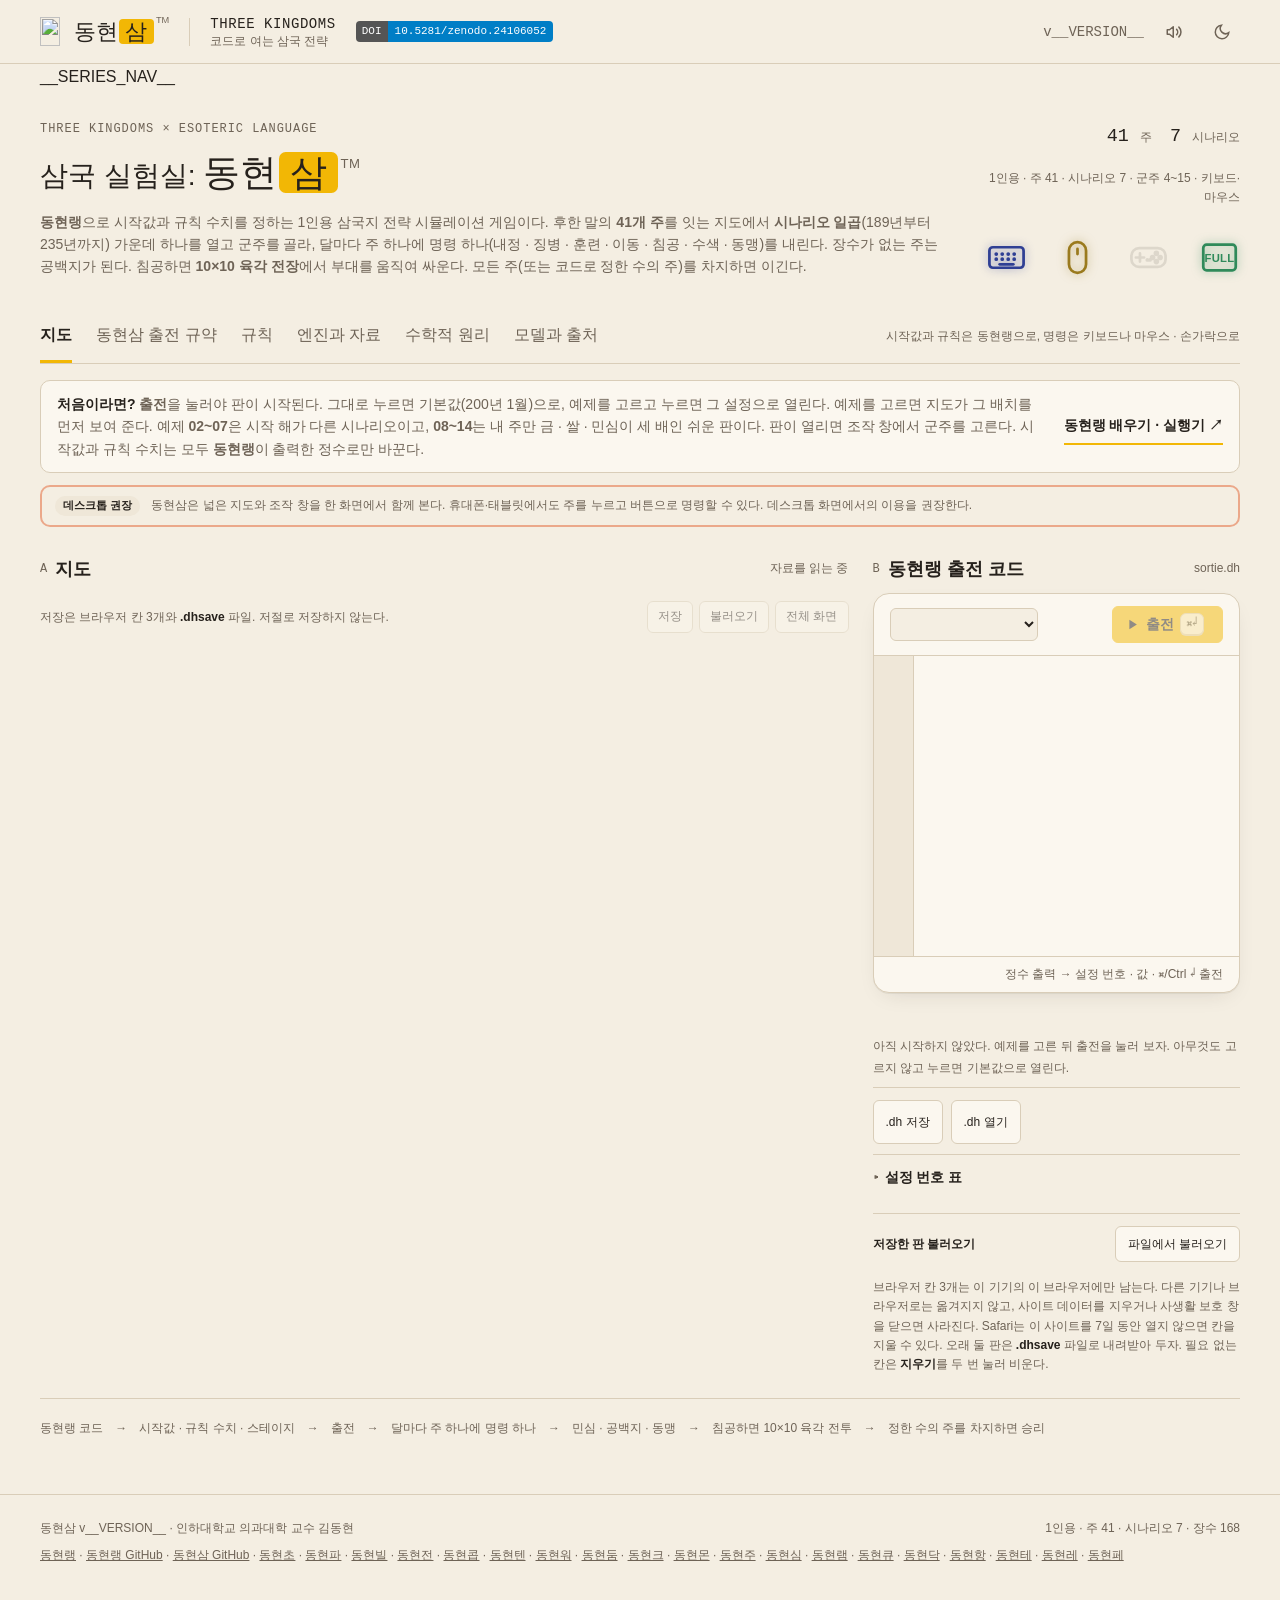
==== commit 37492d99: "시리즈 띠에 동현레·동현페를 더함(스물한 사이트) 데스크톱은 동현랭 두 줄 높이 + 10열×2줄, 휴대폰은 두 열. 바닥글 링크 끝에 동현레·동현페를 더함. 판 번호·기존 태그·게" ====
--- a/src/index.html
+++ b/src/index.html
@@ -80,7 +80,7 @@
     <aside class="maker-note"><span class="eyebrow">만든 사람</span><a class="sponsor-btn" href="https://github.com/sponsors/Raspberry-Kim" target="_blank" rel="noopener" aria-label="GitHub Sponsors로 동현랭 후원하기" title="GitHub Sponsors로 후원하기"><svg width="13" height="13" viewBox="0 0 16 16" fill="currentColor" aria-hidden="true"><path d="M7.655 14.916v-.001h-.002l-.006-.003-.018-.01a22.066 22.066 0 0 1-3.744-2.584C2.045 10.731 0 8.35 0 5.5 0 2.836 2.086 1 4.25 1 5.797 1 7.153 1.802 8 3.02 8.847 1.802 10.203 1 11.75 1 13.914 1 16 2.836 16 5.5c0 2.85-2.044 5.231-3.886 6.818a22.094 22.094 0 0 1-3.433 2.414 7.152 7.152 0 0 1-.31.17l-.018.01-.008.004a.75.75 0 0 1-.69 0Z"></path></svg>후원</a><p>인하대학교 의과대학 김동현 교수는 백신학·감염학을 연구한다. 명랑하고 따뜻한 개발을 지향한다.</p></aside>
   </section>
 </main>
-<footer><span>동현삼 v__VERSION__ · 인하대학교 의과대학 교수 김동현</span><span>1인용 · 주 41 · 시나리오 7 · 장수 168</span><span><a href="https://raspberry-kim.github.io/donghyun-lang/" target="_blank" rel="noopener">동현랭</a> · <a href="https://github.com/Raspberry-Kim/donghyun-lang" target="_blank" rel="noopener">동현랭 GitHub</a> · <a href="https://github.com/Raspberry-Kim/donghyun-lab16" target="_blank" rel="noopener">동현삼 GitHub</a> · <a href="https://raspberry-kim.github.io/donghyun-lab1/" target="_blank" rel="noopener">동현초</a> · <a href="https://raspberry-kim.github.io/donghyun-lab2/" target="_blank" rel="noopener">동현파</a> · <a href="https://raspberry-kim.github.io/donghyun-lab3/" target="_blank" rel="noopener">동현빌</a> · <a href="https://raspberry-kim.github.io/donghyun-lab4/" target="_blank" rel="noopener">동현전</a> · <a href="https://raspberry-kim.github.io/donghyun-lab5/" target="_blank" rel="noopener">동현콥</a> · <a href="https://raspberry-kim.github.io/donghyun-lab6/" target="_blank" rel="noopener">동현텐</a> · <a href="https://raspberry-kim.github.io/donghyun-lab7/" target="_blank" rel="noopener">동현워</a> · <a href="https://raspberry-kim.github.io/donghyun-lab8/" target="_blank" rel="noopener">동현둠</a> · <a href="https://raspberry-kim.github.io/donghyun-lab9/" target="_blank" rel="noopener">동현크</a> · <a href="https://raspberry-kim.github.io/donghyun-lab10/" target="_blank" rel="noopener">동현몬</a> · <a href="https://raspberry-kim.github.io/donghyun-lab11/" target="_blank" rel="noopener">동현주</a> · <a href="https://raspberry-kim.github.io/donghyun-lab12/" target="_blank" rel="noopener">동현심</a> · <a href="https://raspberry-kim.github.io/donghyun-lab13/" target="_blank" rel="noopener">동현램</a> · <a href="https://raspberry-kim.github.io/donghyun-lab14/" target="_blank" rel="noopener">동현큐</a> · <a href="https://raspberry-kim.github.io/donghyun-lab15/" target="_blank" rel="noopener">동현닥</a> · <a href="https://raspberry-kim.github.io/donghyun-lab17/" target="_blank" rel="noopener">동현항</a> · <a href="https://raspberry-kim.github.io/donghyun-lab18/" target="_blank" rel="noopener">동현테</a></span></footer>
+<footer><span>동현삼 v__VERSION__ · 인하대학교 의과대학 교수 김동현</span><span>1인용 · 주 41 · 시나리오 7 · 장수 168</span><span><a href="https://raspberry-kim.github.io/donghyun-lang/" target="_blank" rel="noopener">동현랭</a> · <a href="https://github.com/Raspberry-Kim/donghyun-lang" target="_blank" rel="noopener">동현랭 GitHub</a> · <a href="https://github.com/Raspberry-Kim/donghyun-lab16" target="_blank" rel="noopener">동현삼 GitHub</a> · <a href="https://raspberry-kim.github.io/donghyun-lab1/" target="_blank" rel="noopener">동현초</a> · <a href="https://raspberry-kim.github.io/donghyun-lab2/" target="_blank" rel="noopener">동현파</a> · <a href="https://raspberry-kim.github.io/donghyun-lab3/" target="_blank" rel="noopener">동현빌</a> · <a href="https://raspberry-kim.github.io/donghyun-lab4/" target="_blank" rel="noopener">동현전</a> · <a href="https://raspberry-kim.github.io/donghyun-lab5/" target="_blank" rel="noopener">동현콥</a> · <a href="https://raspberry-kim.github.io/donghyun-lab6/" target="_blank" rel="noopener">동현텐</a> · <a href="https://raspberry-kim.github.io/donghyun-lab7/" target="_blank" rel="noopener">동현워</a> · <a href="https://raspberry-kim.github.io/donghyun-lab8/" target="_blank" rel="noopener">동현둠</a> · <a href="https://raspberry-kim.github.io/donghyun-lab9/" target="_blank" rel="noopener">동현크</a> · <a href="https://raspberry-kim.github.io/donghyun-lab10/" target="_blank" rel="noopener">동현몬</a> · <a href="https://raspberry-kim.github.io/donghyun-lab11/" target="_blank" rel="noopener">동현주</a> · <a href="https://raspberry-kim.github.io/donghyun-lab12/" target="_blank" rel="noopener">동현심</a> · <a href="https://raspberry-kim.github.io/donghyun-lab13/" target="_blank" rel="noopener">동현램</a> · <a href="https://raspberry-kim.github.io/donghyun-lab14/" target="_blank" rel="noopener">동현큐</a> · <a href="https://raspberry-kim.github.io/donghyun-lab15/" target="_blank" rel="noopener">동현닥</a> · <a href="https://raspberry-kim.github.io/donghyun-lab17/" target="_blank" rel="noopener">동현항</a> · <a href="https://raspberry-kim.github.io/donghyun-lab18/" target="_blank" rel="noopener">동현테</a> · <a href="https://raspberry-kim.github.io/donghyun-lab19/" target="_blank" rel="noopener">동현레</a> · <a href="https://raspberry-kim.github.io/donghyun-lab20/" target="_blank" rel="noopener">동현페</a></span></footer>
 <script type="application/json" id="lab-data">__DATA_JSON__</script>
 <script src="./game.js"></script>
 <script>
--- a/src/style.css
+++ b/src/style.css
@@ -291,6 +291,18 @@
  .series-strip .series-links:has(.series-item:nth-child(19):last-child) .series-item[data-series="lang"]{grid-column:span 2;grid-row:auto}
 }
 
+/* SERIES-21: 데스크톱은 동현랭 두 줄 높이 + 20실험실 10열×2줄. 모바일은 기존 홀수 규칙. */
+@media(min-width:781px){
+ .series-strip .series-links:has(.series-item:nth-child(21):last-child){grid-template-columns:repeat(11,minmax(0,1fr));grid-template-rows:repeat(2,1fr);grid-auto-flow:row;min-width:0}
+ .series-strip .series-links:has(.series-item:nth-child(21):last-child) .series-item[data-series="lang"]{grid-column:auto;grid-row:span 2;align-items:center;text-align:center}
+ .series-strip .series-links:has(.series-item:nth-child(21):last-child) .series-item[data-series="lang"] .series-name{font-size:19px}
+ .series-strip .series-links:has(.series-item:nth-child(21):last-child) .series-note{white-space:normal}
+}
+@media(max-width:780px){
+ .series-strip .series-links:has(.series-item:nth-child(21):last-child){grid-template-columns:repeat(2,minmax(0,1fr));grid-template-rows:none}
+ .series-strip .series-links:has(.series-item:nth-child(21):last-child) .series-item[data-series="lang"]{grid-column:span 2;grid-row:auto}
+}
+
 /* 수학적 원리 */
 .math-grid{display:grid;grid-template-columns:repeat(2,minmax(0,1fr));gap:4px 40px;margin-top:8px}
 .math-grid article{min-width:0;border-top:1px solid var(--line);padding:2px 0 14px}
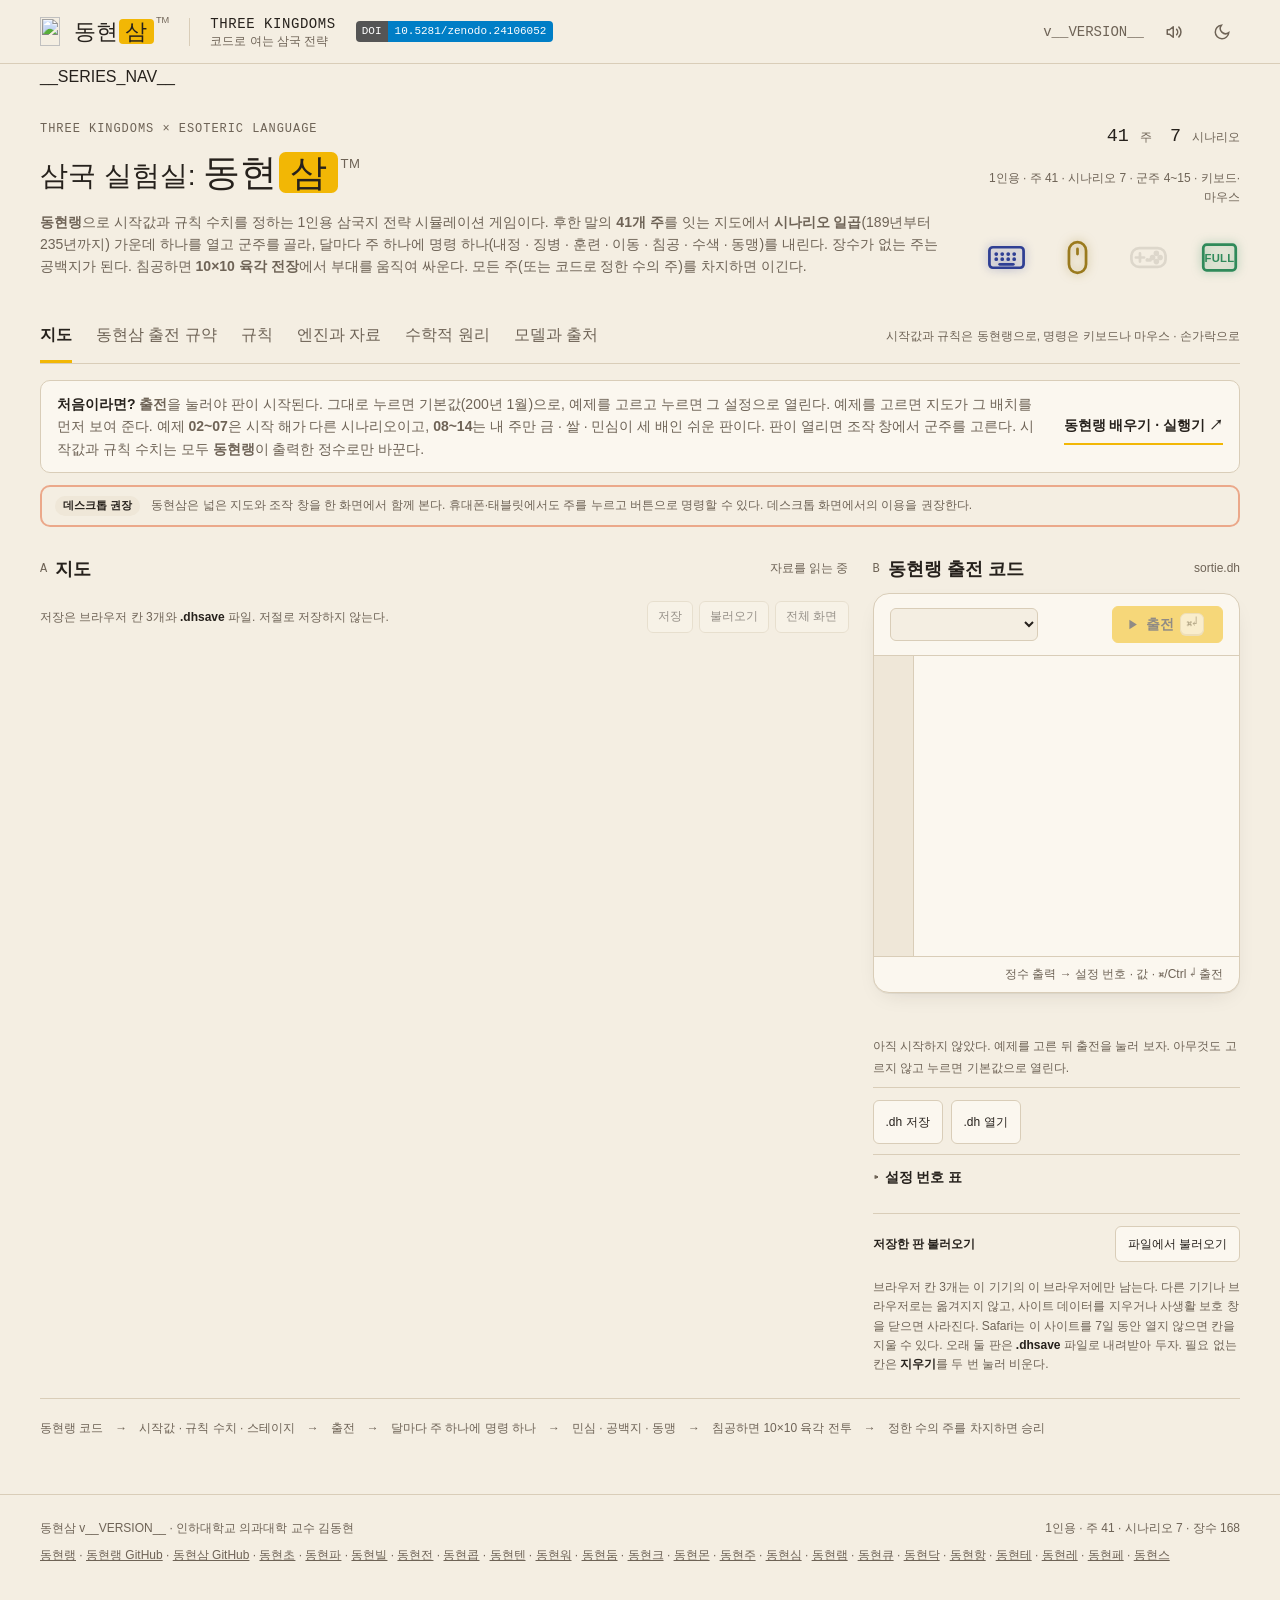
==== commit 6cc32239: "시리즈 띠에 동현스를 더함(스물두 사이트) 22칸은 짝수라 모두 같은 크기. 데스크톱 11열×2줄, 휴대폰 두 열. 바닥글 링크 끝에 동현스를 더함. 판 번호·기존 태그·게임 규칙" ====
--- a/src/index.html
+++ b/src/index.html
@@ -80,7 +80,7 @@
     <aside class="maker-note"><span class="eyebrow">만든 사람</span><a class="sponsor-btn" href="https://github.com/sponsors/Raspberry-Kim" target="_blank" rel="noopener" aria-label="GitHub Sponsors로 동현랭 후원하기" title="GitHub Sponsors로 후원하기"><svg width="13" height="13" viewBox="0 0 16 16" fill="currentColor" aria-hidden="true"><path d="M7.655 14.916v-.001h-.002l-.006-.003-.018-.01a22.066 22.066 0 0 1-3.744-2.584C2.045 10.731 0 8.35 0 5.5 0 2.836 2.086 1 4.25 1 5.797 1 7.153 1.802 8 3.02 8.847 1.802 10.203 1 11.75 1 13.914 1 16 2.836 16 5.5c0 2.85-2.044 5.231-3.886 6.818a22.094 22.094 0 0 1-3.433 2.414 7.152 7.152 0 0 1-.31.17l-.018.01-.008.004a.75.75 0 0 1-.69 0Z"></path></svg>후원</a><p>인하대학교 의과대학 김동현 교수는 백신학·감염학을 연구한다. 명랑하고 따뜻한 개발을 지향한다.</p></aside>
   </section>
 </main>
-<footer><span>동현삼 v__VERSION__ · 인하대학교 의과대학 교수 김동현</span><span>1인용 · 주 41 · 시나리오 7 · 장수 168</span><span><a href="https://raspberry-kim.github.io/donghyun-lang/" target="_blank" rel="noopener">동현랭</a> · <a href="https://github.com/Raspberry-Kim/donghyun-lang" target="_blank" rel="noopener">동현랭 GitHub</a> · <a href="https://github.com/Raspberry-Kim/donghyun-lab16" target="_blank" rel="noopener">동현삼 GitHub</a> · <a href="https://raspberry-kim.github.io/donghyun-lab1/" target="_blank" rel="noopener">동현초</a> · <a href="https://raspberry-kim.github.io/donghyun-lab2/" target="_blank" rel="noopener">동현파</a> · <a href="https://raspberry-kim.github.io/donghyun-lab3/" target="_blank" rel="noopener">동현빌</a> · <a href="https://raspberry-kim.github.io/donghyun-lab4/" target="_blank" rel="noopener">동현전</a> · <a href="https://raspberry-kim.github.io/donghyun-lab5/" target="_blank" rel="noopener">동현콥</a> · <a href="https://raspberry-kim.github.io/donghyun-lab6/" target="_blank" rel="noopener">동현텐</a> · <a href="https://raspberry-kim.github.io/donghyun-lab7/" target="_blank" rel="noopener">동현워</a> · <a href="https://raspberry-kim.github.io/donghyun-lab8/" target="_blank" rel="noopener">동현둠</a> · <a href="https://raspberry-kim.github.io/donghyun-lab9/" target="_blank" rel="noopener">동현크</a> · <a href="https://raspberry-kim.github.io/donghyun-lab10/" target="_blank" rel="noopener">동현몬</a> · <a href="https://raspberry-kim.github.io/donghyun-lab11/" target="_blank" rel="noopener">동현주</a> · <a href="https://raspberry-kim.github.io/donghyun-lab12/" target="_blank" rel="noopener">동현심</a> · <a href="https://raspberry-kim.github.io/donghyun-lab13/" target="_blank" rel="noopener">동현램</a> · <a href="https://raspberry-kim.github.io/donghyun-lab14/" target="_blank" rel="noopener">동현큐</a> · <a href="https://raspberry-kim.github.io/donghyun-lab15/" target="_blank" rel="noopener">동현닥</a> · <a href="https://raspberry-kim.github.io/donghyun-lab17/" target="_blank" rel="noopener">동현항</a> · <a href="https://raspberry-kim.github.io/donghyun-lab18/" target="_blank" rel="noopener">동현테</a> · <a href="https://raspberry-kim.github.io/donghyun-lab19/" target="_blank" rel="noopener">동현레</a> · <a href="https://raspberry-kim.github.io/donghyun-lab20/" target="_blank" rel="noopener">동현페</a></span></footer>
+<footer><span>동현삼 v__VERSION__ · 인하대학교 의과대학 교수 김동현</span><span>1인용 · 주 41 · 시나리오 7 · 장수 168</span><span><a href="https://raspberry-kim.github.io/donghyun-lang/" target="_blank" rel="noopener">동현랭</a> · <a href="https://github.com/Raspberry-Kim/donghyun-lang" target="_blank" rel="noopener">동현랭 GitHub</a> · <a href="https://github.com/Raspberry-Kim/donghyun-lab16" target="_blank" rel="noopener">동현삼 GitHub</a> · <a href="https://raspberry-kim.github.io/donghyun-lab1/" target="_blank" rel="noopener">동현초</a> · <a href="https://raspberry-kim.github.io/donghyun-lab2/" target="_blank" rel="noopener">동현파</a> · <a href="https://raspberry-kim.github.io/donghyun-lab3/" target="_blank" rel="noopener">동현빌</a> · <a href="https://raspberry-kim.github.io/donghyun-lab4/" target="_blank" rel="noopener">동현전</a> · <a href="https://raspberry-kim.github.io/donghyun-lab5/" target="_blank" rel="noopener">동현콥</a> · <a href="https://raspberry-kim.github.io/donghyun-lab6/" target="_blank" rel="noopener">동현텐</a> · <a href="https://raspberry-kim.github.io/donghyun-lab7/" target="_blank" rel="noopener">동현워</a> · <a href="https://raspberry-kim.github.io/donghyun-lab8/" target="_blank" rel="noopener">동현둠</a> · <a href="https://raspberry-kim.github.io/donghyun-lab9/" target="_blank" rel="noopener">동현크</a> · <a href="https://raspberry-kim.github.io/donghyun-lab10/" target="_blank" rel="noopener">동현몬</a> · <a href="https://raspberry-kim.github.io/donghyun-lab11/" target="_blank" rel="noopener">동현주</a> · <a href="https://raspberry-kim.github.io/donghyun-lab12/" target="_blank" rel="noopener">동현심</a> · <a href="https://raspberry-kim.github.io/donghyun-lab13/" target="_blank" rel="noopener">동현램</a> · <a href="https://raspberry-kim.github.io/donghyun-lab14/" target="_blank" rel="noopener">동현큐</a> · <a href="https://raspberry-kim.github.io/donghyun-lab15/" target="_blank" rel="noopener">동현닥</a> · <a href="https://raspberry-kim.github.io/donghyun-lab17/" target="_blank" rel="noopener">동현항</a> · <a href="https://raspberry-kim.github.io/donghyun-lab18/" target="_blank" rel="noopener">동현테</a> · <a href="https://raspberry-kim.github.io/donghyun-lab19/" target="_blank" rel="noopener">동현레</a> · <a href="https://raspberry-kim.github.io/donghyun-lab20/" target="_blank" rel="noopener">동현페</a> · <a href="https://raspberry-kim.github.io/donghyun-lab21/" target="_blank" rel="noopener">동현스</a></span></footer>
 <script type="application/json" id="lab-data">__DATA_JSON__</script>
 <script src="./game.js"></script>
 <script>
--- a/src/style.css
+++ b/src/style.css
@@ -303,6 +303,15 @@
  .series-strip .series-links:has(.series-item:nth-child(21):last-child) .series-item[data-series="lang"]{grid-column:span 2;grid-row:auto}
 }
 
+/* SERIES-22: 22칸(동현랭 + 21실험실)은 짝수라 모두 같은 크기. 데스크톱 11열×2줄, 휴대폰 두 열. */
+@media(min-width:781px){
+ .series-strip .series-links:has(.series-item:nth-child(22):last-child){grid-template-columns:repeat(11,minmax(0,1fr));grid-template-rows:repeat(2,1fr);grid-auto-flow:row;min-width:0}
+ .series-strip .series-links:has(.series-item:nth-child(22):last-child) .series-note{white-space:normal}
+}
+@media(max-width:780px){
+ .series-strip .series-links:has(.series-item:nth-child(22):last-child){grid-template-columns:repeat(2,minmax(0,1fr));grid-template-rows:none}
+}
+
 /* 수학적 원리 */
 .math-grid{display:grid;grid-template-columns:repeat(2,minmax(0,1fr));gap:4px 40px;margin-top:8px}
 .math-grid article{min-width:0;border-top:1px solid var(--line);padding:2px 0 14px}
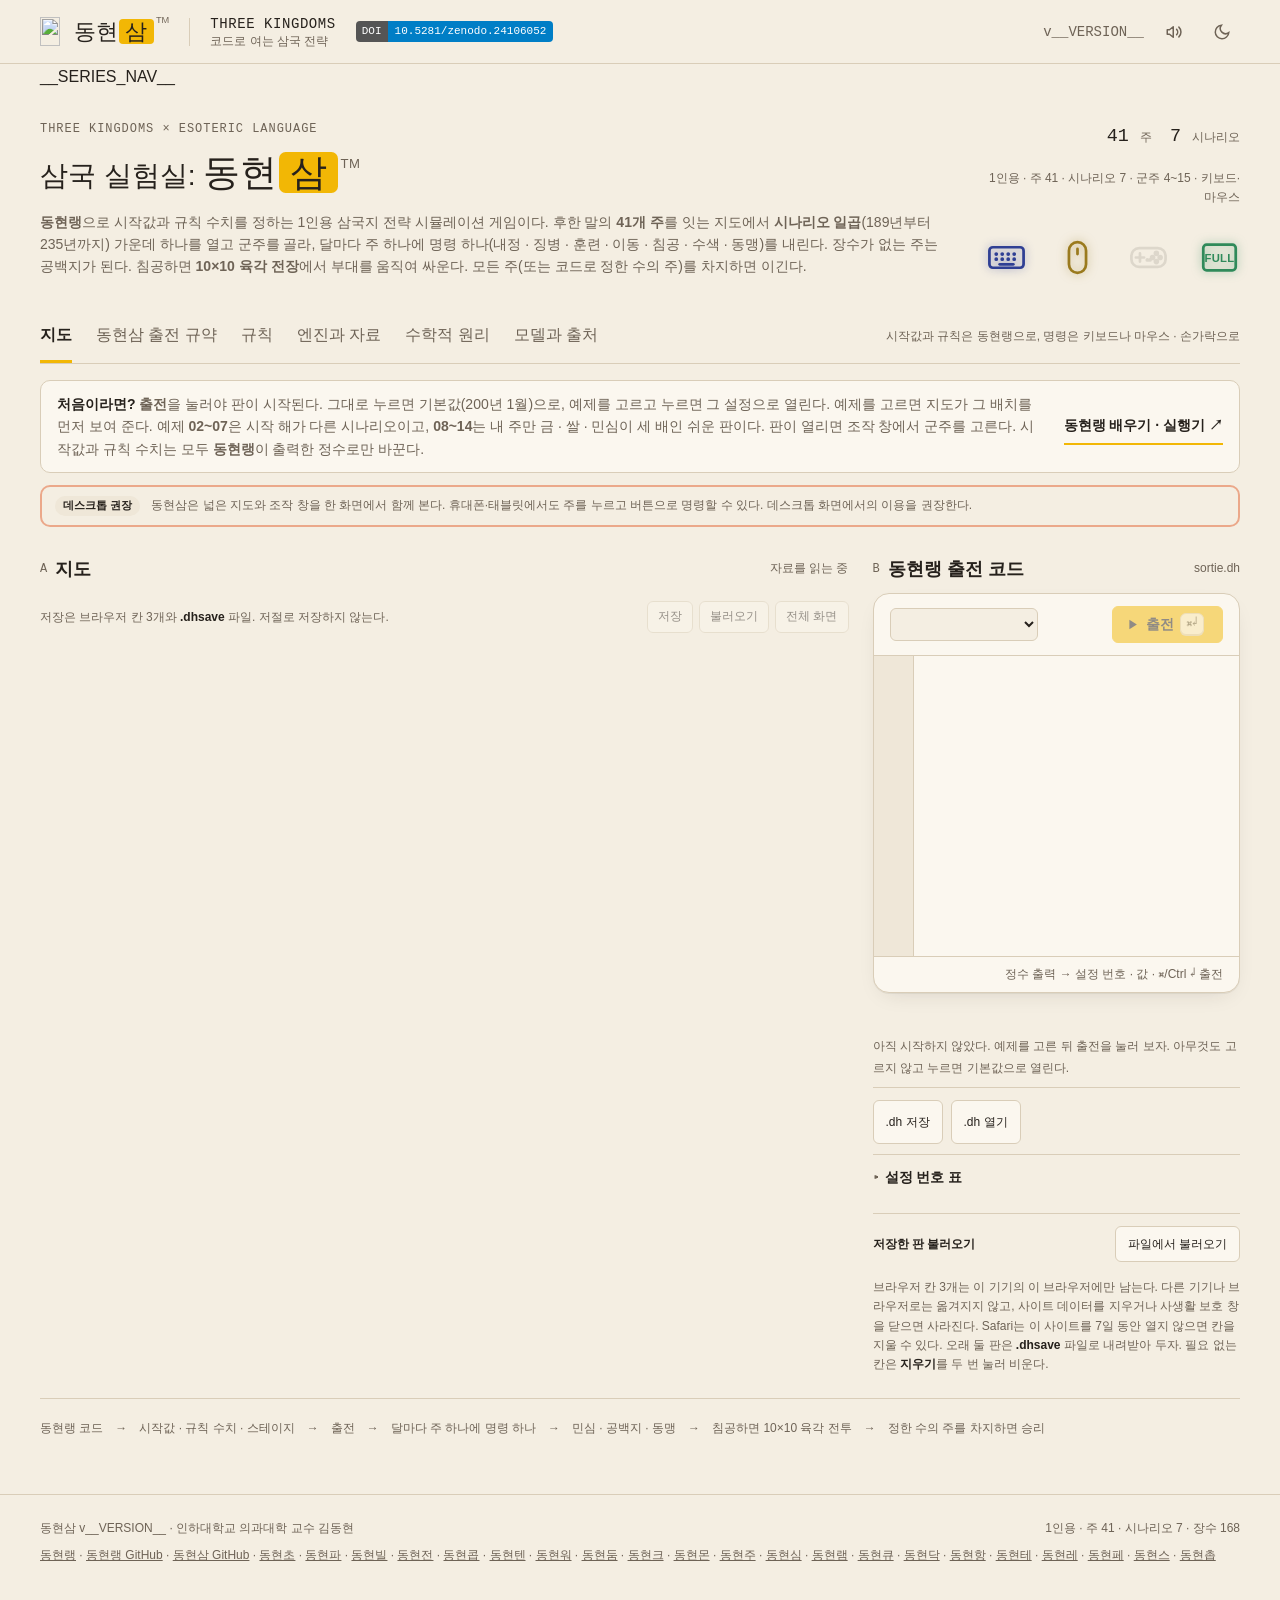
==== commit 265f8d1f: "시리즈 띠에 동현촙을 더함(스물세 사이트) 23칸은 홀수라 데스크톱은 동현랭이 두 줄 높이, 실험실은 11열×2줄. 휴대폰은 두 열이고 동현랭이 두 칸. 바닥글 링크 끝에 동현촙을" ====
--- a/src/index.html
+++ b/src/index.html
@@ -64,7 +64,7 @@
   </section>
 
   <section id="tab-engine" class="tab-panel document" hidden>
-    <div class="doc-heading"><div class="eyebrow">COMMON ENGINE · DATA</div><h2>동현삼과 동현항은 같은 엔진 위에 자료와 장면만 바꿔 얹는다.</h2><p>기술은 HTML5 Canvas와 Vanilla JS뿐이다. 묶는 도구도 바깥 라이브러리도 쓰지 않는다. 엔진(<code>src/engine/</code>)은 두 저장소에 같은 파일로 들어 있고, 게임마다 다른 것은 JSON 자료와 규칙·장면 파일(<code>src/sam/</code>)뿐이다.</p></div>
+    <div class="doc-heading"><div class="eyebrow">COMMON ENGINE · DATA</div><h2>동현삼과 동현항은 같은 엔진 위에 자료와 장면만 바꿔 얹는다.</h2><p>기술은 HTML5 Canvas와 Vanilla JS다. 묶는 도구도 바깥 라이브러리도 쓰지 않는다. 엔진(<code>src/engine/</code>)은 두 저장소에 같은 파일로 들어 있고, 게임마다 다른 것은 JSON 자료와 규칙·장면 파일(<code>src/sam/</code>)이다.</p></div>
 <!--README+:엔진의 층|게임이 얹는 법|동현랭 어댑터|JSON 규격|파일|돌려 보기-->
   </section>
 
@@ -80,7 +80,7 @@
     <aside class="maker-note"><span class="eyebrow">만든 사람</span><a class="sponsor-btn" href="https://github.com/sponsors/Raspberry-Kim" target="_blank" rel="noopener" aria-label="GitHub Sponsors로 동현랭 후원하기" title="GitHub Sponsors로 후원하기"><svg width="13" height="13" viewBox="0 0 16 16" fill="currentColor" aria-hidden="true"><path d="M7.655 14.916v-.001h-.002l-.006-.003-.018-.01a22.066 22.066 0 0 1-3.744-2.584C2.045 10.731 0 8.35 0 5.5 0 2.836 2.086 1 4.25 1 5.797 1 7.153 1.802 8 3.02 8.847 1.802 10.203 1 11.75 1 13.914 1 16 2.836 16 5.5c0 2.85-2.044 5.231-3.886 6.818a22.094 22.094 0 0 1-3.433 2.414 7.152 7.152 0 0 1-.31.17l-.018.01-.008.004a.75.75 0 0 1-.69 0Z"></path></svg>후원</a><p>인하대학교 의과대학 김동현 교수는 백신학·감염학을 연구한다. 명랑하고 따뜻한 개발을 지향한다.</p></aside>
   </section>
 </main>
-<footer><span>동현삼 v__VERSION__ · 인하대학교 의과대학 교수 김동현</span><span>1인용 · 주 41 · 시나리오 7 · 장수 168</span><span><a href="https://raspberry-kim.github.io/donghyun-lang/" target="_blank" rel="noopener">동현랭</a> · <a href="https://github.com/Raspberry-Kim/donghyun-lang" target="_blank" rel="noopener">동현랭 GitHub</a> · <a href="https://github.com/Raspberry-Kim/donghyun-lab16" target="_blank" rel="noopener">동현삼 GitHub</a> · <a href="https://raspberry-kim.github.io/donghyun-lab1/" target="_blank" rel="noopener">동현초</a> · <a href="https://raspberry-kim.github.io/donghyun-lab2/" target="_blank" rel="noopener">동현파</a> · <a href="https://raspberry-kim.github.io/donghyun-lab3/" target="_blank" rel="noopener">동현빌</a> · <a href="https://raspberry-kim.github.io/donghyun-lab4/" target="_blank" rel="noopener">동현전</a> · <a href="https://raspberry-kim.github.io/donghyun-lab5/" target="_blank" rel="noopener">동현콥</a> · <a href="https://raspberry-kim.github.io/donghyun-lab6/" target="_blank" rel="noopener">동현텐</a> · <a href="https://raspberry-kim.github.io/donghyun-lab7/" target="_blank" rel="noopener">동현워</a> · <a href="https://raspberry-kim.github.io/donghyun-lab8/" target="_blank" rel="noopener">동현둠</a> · <a href="https://raspberry-kim.github.io/donghyun-lab9/" target="_blank" rel="noopener">동현크</a> · <a href="https://raspberry-kim.github.io/donghyun-lab10/" target="_blank" rel="noopener">동현몬</a> · <a href="https://raspberry-kim.github.io/donghyun-lab11/" target="_blank" rel="noopener">동현주</a> · <a href="https://raspberry-kim.github.io/donghyun-lab12/" target="_blank" rel="noopener">동현심</a> · <a href="https://raspberry-kim.github.io/donghyun-lab13/" target="_blank" rel="noopener">동현램</a> · <a href="https://raspberry-kim.github.io/donghyun-lab14/" target="_blank" rel="noopener">동현큐</a> · <a href="https://raspberry-kim.github.io/donghyun-lab15/" target="_blank" rel="noopener">동현닥</a> · <a href="https://raspberry-kim.github.io/donghyun-lab17/" target="_blank" rel="noopener">동현항</a> · <a href="https://raspberry-kim.github.io/donghyun-lab18/" target="_blank" rel="noopener">동현테</a> · <a href="https://raspberry-kim.github.io/donghyun-lab19/" target="_blank" rel="noopener">동현레</a> · <a href="https://raspberry-kim.github.io/donghyun-lab20/" target="_blank" rel="noopener">동현페</a> · <a href="https://raspberry-kim.github.io/donghyun-lab21/" target="_blank" rel="noopener">동현스</a></span></footer>
+<footer><span>동현삼 v__VERSION__ · 인하대학교 의과대학 교수 김동현</span><span>1인용 · 주 41 · 시나리오 7 · 장수 168</span><span><a href="https://raspberry-kim.github.io/donghyun-lang/" target="_blank" rel="noopener">동현랭</a> · <a href="https://github.com/Raspberry-Kim/donghyun-lang" target="_blank" rel="noopener">동현랭 GitHub</a> · <a href="https://github.com/Raspberry-Kim/donghyun-lab16" target="_blank" rel="noopener">동현삼 GitHub</a> · <a href="https://raspberry-kim.github.io/donghyun-lab1/" target="_blank" rel="noopener">동현초</a> · <a href="https://raspberry-kim.github.io/donghyun-lab2/" target="_blank" rel="noopener">동현파</a> · <a href="https://raspberry-kim.github.io/donghyun-lab3/" target="_blank" rel="noopener">동현빌</a> · <a href="https://raspberry-kim.github.io/donghyun-lab4/" target="_blank" rel="noopener">동현전</a> · <a href="https://raspberry-kim.github.io/donghyun-lab5/" target="_blank" rel="noopener">동현콥</a> · <a href="https://raspberry-kim.github.io/donghyun-lab6/" target="_blank" rel="noopener">동현텐</a> · <a href="https://raspberry-kim.github.io/donghyun-lab7/" target="_blank" rel="noopener">동현워</a> · <a href="https://raspberry-kim.github.io/donghyun-lab8/" target="_blank" rel="noopener">동현둠</a> · <a href="https://raspberry-kim.github.io/donghyun-lab9/" target="_blank" rel="noopener">동현크</a> · <a href="https://raspberry-kim.github.io/donghyun-lab10/" target="_blank" rel="noopener">동현몬</a> · <a href="https://raspberry-kim.github.io/donghyun-lab11/" target="_blank" rel="noopener">동현주</a> · <a href="https://raspberry-kim.github.io/donghyun-lab12/" target="_blank" rel="noopener">동현심</a> · <a href="https://raspberry-kim.github.io/donghyun-lab13/" target="_blank" rel="noopener">동현램</a> · <a href="https://raspberry-kim.github.io/donghyun-lab14/" target="_blank" rel="noopener">동현큐</a> · <a href="https://raspberry-kim.github.io/donghyun-lab15/" target="_blank" rel="noopener">동현닥</a> · <a href="https://raspberry-kim.github.io/donghyun-lab17/" target="_blank" rel="noopener">동현항</a> · <a href="https://raspberry-kim.github.io/donghyun-lab18/" target="_blank" rel="noopener">동현테</a> · <a href="https://raspberry-kim.github.io/donghyun-lab19/" target="_blank" rel="noopener">동현레</a> · <a href="https://raspberry-kim.github.io/donghyun-lab20/" target="_blank" rel="noopener">동현페</a> · <a href="https://raspberry-kim.github.io/donghyun-lab21/" target="_blank" rel="noopener">동현스</a> · <a href="https://raspberry-kim.github.io/donghyun-lab22/" target="_blank" rel="noopener">동현촙</a></span></footer>
 <script type="application/json" id="lab-data">__DATA_JSON__</script>
 <script src="./game.js"></script>
 <script>
--- a/src/style.css
+++ b/src/style.css
@@ -312,6 +312,21 @@
  .series-strip .series-links:has(.series-item:nth-child(22):last-child){grid-template-columns:repeat(2,minmax(0,1fr));grid-template-rows:none}
 }
 
+/* SERIES-23: 데스크톱은 동현랭 두 줄 높이 + 22실험실 11열×2줄. 모바일은 기존 홀수 규칙. */
+@media(min-width:781px){
+ .series-strip .series-links:has(.series-item:nth-child(23):last-child){grid-template-columns:repeat(12,minmax(0,1fr));grid-template-rows:repeat(2,1fr);grid-auto-flow:row;min-width:0}
+ .series-strip .series-links:has(.series-item:nth-child(23):last-child) .series-item[data-series="lang"]{grid-column:auto;grid-row:span 2;align-items:center;text-align:center}
+ .series-strip .series-links:has(.series-item:nth-child(23):last-child) .series-item[data-series="lang"] .series-name{font-size:19px}
+ .series-strip .series-links:has(.series-item:nth-child(23):last-child) .series-note{white-space:normal}
+}
+@media(min-width:781px) and (max-width:980px){
+ .series-strip .series-links:has(.series-item:nth-child(23):last-child) .series-item[data-series="lang"] .series-name{font-size:16px}
+}
+@media(max-width:780px){
+ .series-strip .series-links:has(.series-item:nth-child(23):last-child){grid-template-columns:repeat(2,minmax(0,1fr));grid-template-rows:none}
+ .series-strip .series-links:has(.series-item:nth-child(23):last-child) .series-item[data-series="lang"]{grid-column:span 2;grid-row:auto}
+}
+
 /* 수학적 원리 */
 .math-grid{display:grid;grid-template-columns:repeat(2,minmax(0,1fr));gap:4px 40px;margin-top:8px}
 .math-grid article{min-width:0;border-top:1px solid var(--line);padding:2px 0 14px}
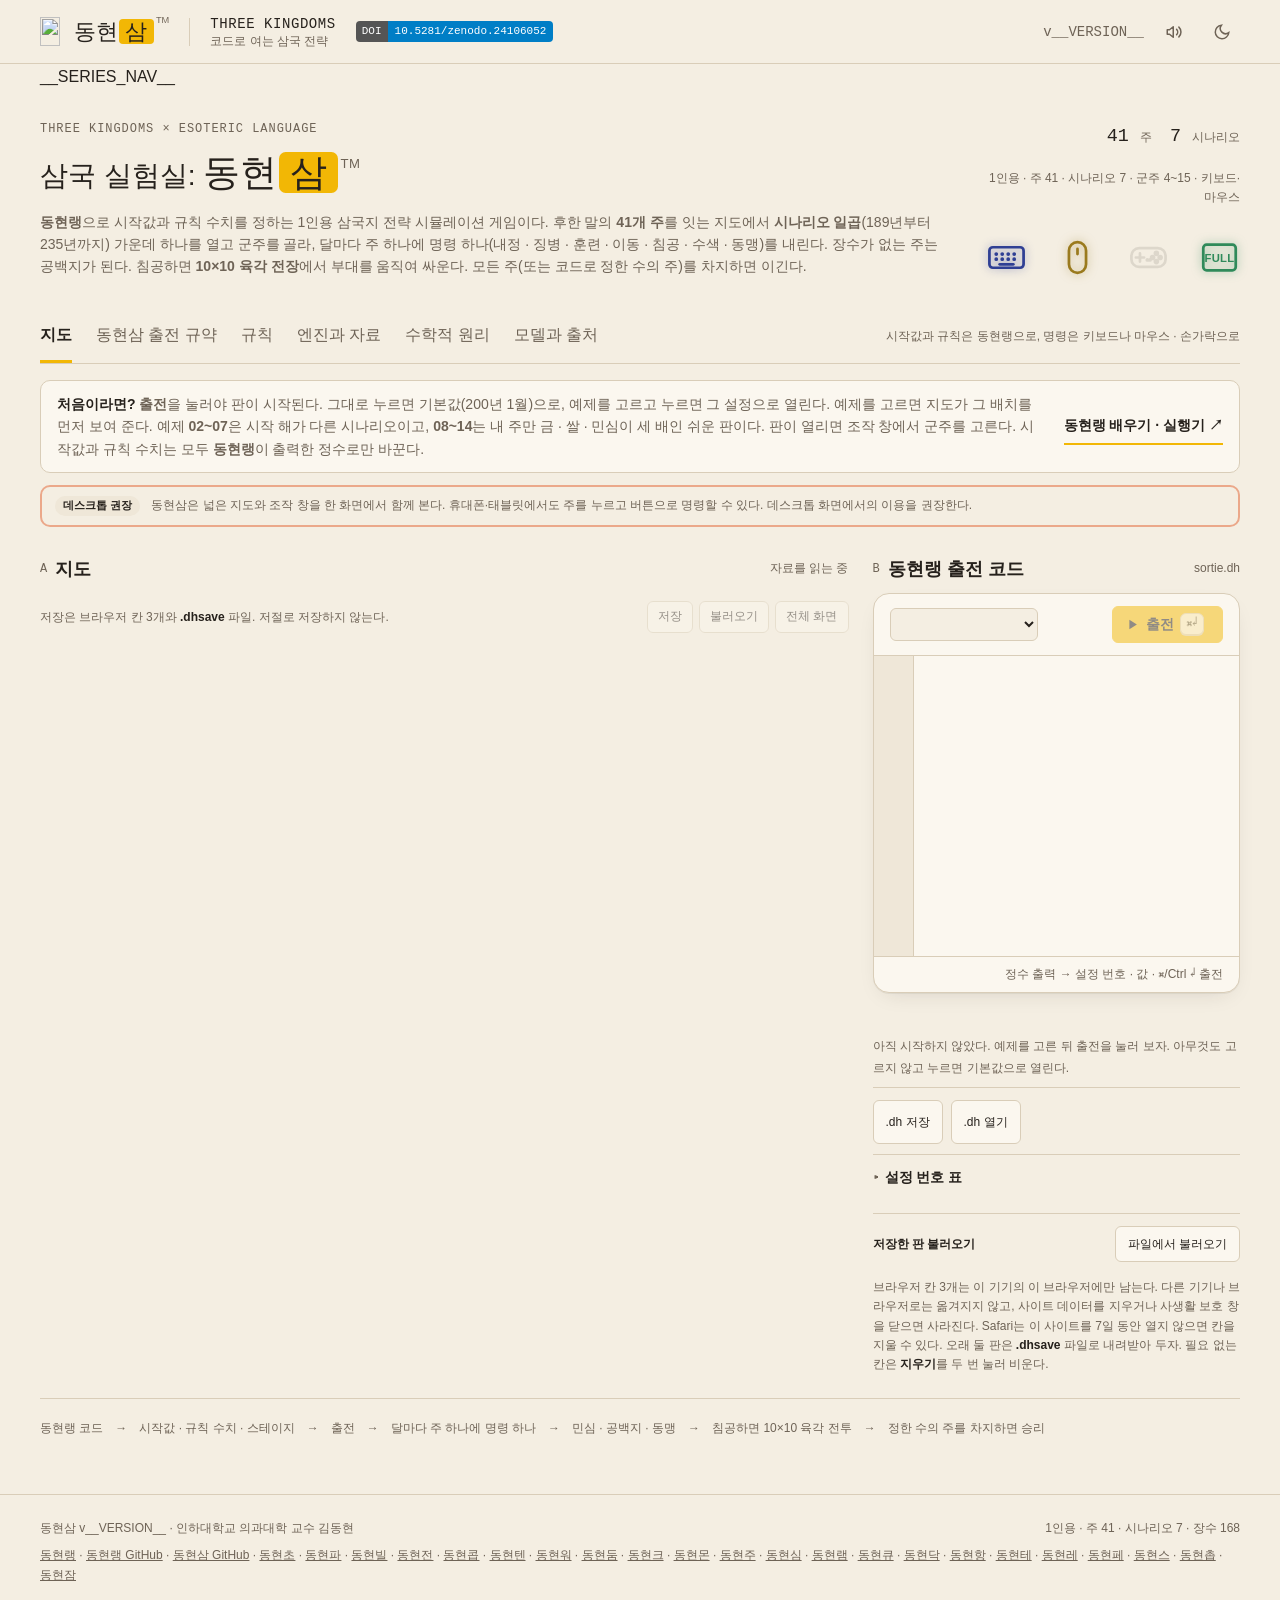
==== commit e13deafa: "시리즈 띠에 동현잠을 더함(스물네 사이트) 24칸은 짝수라 모두 같은 크기. 데스크톱 12열×2줄, 휴대폰 두 열. 바닥글 링크 끝에 동현잠을 더함. 판 번호·기존 태그·게임 규칙" ====
--- a/src/index.html
+++ b/src/index.html
@@ -80,7 +80,7 @@
     <aside class="maker-note"><span class="eyebrow">만든 사람</span><a class="sponsor-btn" href="https://github.com/sponsors/Raspberry-Kim" target="_blank" rel="noopener" aria-label="GitHub Sponsors로 동현랭 후원하기" title="GitHub Sponsors로 후원하기"><svg width="13" height="13" viewBox="0 0 16 16" fill="currentColor" aria-hidden="true"><path d="M7.655 14.916v-.001h-.002l-.006-.003-.018-.01a22.066 22.066 0 0 1-3.744-2.584C2.045 10.731 0 8.35 0 5.5 0 2.836 2.086 1 4.25 1 5.797 1 7.153 1.802 8 3.02 8.847 1.802 10.203 1 11.75 1 13.914 1 16 2.836 16 5.5c0 2.85-2.044 5.231-3.886 6.818a22.094 22.094 0 0 1-3.433 2.414 7.152 7.152 0 0 1-.31.17l-.018.01-.008.004a.75.75 0 0 1-.69 0Z"></path></svg>후원</a><p>인하대학교 의과대학 김동현 교수는 백신학·감염학을 연구한다. 명랑하고 따뜻한 개발을 지향한다.</p></aside>
   </section>
 </main>
-<footer><span>동현삼 v__VERSION__ · 인하대학교 의과대학 교수 김동현</span><span>1인용 · 주 41 · 시나리오 7 · 장수 168</span><span><a href="https://raspberry-kim.github.io/donghyun-lang/" target="_blank" rel="noopener">동현랭</a> · <a href="https://github.com/Raspberry-Kim/donghyun-lang" target="_blank" rel="noopener">동현랭 GitHub</a> · <a href="https://github.com/Raspberry-Kim/donghyun-lab16" target="_blank" rel="noopener">동현삼 GitHub</a> · <a href="https://raspberry-kim.github.io/donghyun-lab1/" target="_blank" rel="noopener">동현초</a> · <a href="https://raspberry-kim.github.io/donghyun-lab2/" target="_blank" rel="noopener">동현파</a> · <a href="https://raspberry-kim.github.io/donghyun-lab3/" target="_blank" rel="noopener">동현빌</a> · <a href="https://raspberry-kim.github.io/donghyun-lab4/" target="_blank" rel="noopener">동현전</a> · <a href="https://raspberry-kim.github.io/donghyun-lab5/" target="_blank" rel="noopener">동현콥</a> · <a href="https://raspberry-kim.github.io/donghyun-lab6/" target="_blank" rel="noopener">동현텐</a> · <a href="https://raspberry-kim.github.io/donghyun-lab7/" target="_blank" rel="noopener">동현워</a> · <a href="https://raspberry-kim.github.io/donghyun-lab8/" target="_blank" rel="noopener">동현둠</a> · <a href="https://raspberry-kim.github.io/donghyun-lab9/" target="_blank" rel="noopener">동현크</a> · <a href="https://raspberry-kim.github.io/donghyun-lab10/" target="_blank" rel="noopener">동현몬</a> · <a href="https://raspberry-kim.github.io/donghyun-lab11/" target="_blank" rel="noopener">동현주</a> · <a href="https://raspberry-kim.github.io/donghyun-lab12/" target="_blank" rel="noopener">동현심</a> · <a href="https://raspberry-kim.github.io/donghyun-lab13/" target="_blank" rel="noopener">동현램</a> · <a href="https://raspberry-kim.github.io/donghyun-lab14/" target="_blank" rel="noopener">동현큐</a> · <a href="https://raspberry-kim.github.io/donghyun-lab15/" target="_blank" rel="noopener">동현닥</a> · <a href="https://raspberry-kim.github.io/donghyun-lab17/" target="_blank" rel="noopener">동현항</a> · <a href="https://raspberry-kim.github.io/donghyun-lab18/" target="_blank" rel="noopener">동현테</a> · <a href="https://raspberry-kim.github.io/donghyun-lab19/" target="_blank" rel="noopener">동현레</a> · <a href="https://raspberry-kim.github.io/donghyun-lab20/" target="_blank" rel="noopener">동현페</a> · <a href="https://raspberry-kim.github.io/donghyun-lab21/" target="_blank" rel="noopener">동현스</a> · <a href="https://raspberry-kim.github.io/donghyun-lab22/" target="_blank" rel="noopener">동현촙</a></span></footer>
+<footer><span>동현삼 v__VERSION__ · 인하대학교 의과대학 교수 김동현</span><span>1인용 · 주 41 · 시나리오 7 · 장수 168</span><span><a href="https://raspberry-kim.github.io/donghyun-lang/" target="_blank" rel="noopener">동현랭</a> · <a href="https://github.com/Raspberry-Kim/donghyun-lang" target="_blank" rel="noopener">동현랭 GitHub</a> · <a href="https://github.com/Raspberry-Kim/donghyun-lab16" target="_blank" rel="noopener">동현삼 GitHub</a> · <a href="https://raspberry-kim.github.io/donghyun-lab1/" target="_blank" rel="noopener">동현초</a> · <a href="https://raspberry-kim.github.io/donghyun-lab2/" target="_blank" rel="noopener">동현파</a> · <a href="https://raspberry-kim.github.io/donghyun-lab3/" target="_blank" rel="noopener">동현빌</a> · <a href="https://raspberry-kim.github.io/donghyun-lab4/" target="_blank" rel="noopener">동현전</a> · <a href="https://raspberry-kim.github.io/donghyun-lab5/" target="_blank" rel="noopener">동현콥</a> · <a href="https://raspberry-kim.github.io/donghyun-lab6/" target="_blank" rel="noopener">동현텐</a> · <a href="https://raspberry-kim.github.io/donghyun-lab7/" target="_blank" rel="noopener">동현워</a> · <a href="https://raspberry-kim.github.io/donghyun-lab8/" target="_blank" rel="noopener">동현둠</a> · <a href="https://raspberry-kim.github.io/donghyun-lab9/" target="_blank" rel="noopener">동현크</a> · <a href="https://raspberry-kim.github.io/donghyun-lab10/" target="_blank" rel="noopener">동현몬</a> · <a href="https://raspberry-kim.github.io/donghyun-lab11/" target="_blank" rel="noopener">동현주</a> · <a href="https://raspberry-kim.github.io/donghyun-lab12/" target="_blank" rel="noopener">동현심</a> · <a href="https://raspberry-kim.github.io/donghyun-lab13/" target="_blank" rel="noopener">동현램</a> · <a href="https://raspberry-kim.github.io/donghyun-lab14/" target="_blank" rel="noopener">동현큐</a> · <a href="https://raspberry-kim.github.io/donghyun-lab15/" target="_blank" rel="noopener">동현닥</a> · <a href="https://raspberry-kim.github.io/donghyun-lab17/" target="_blank" rel="noopener">동현항</a> · <a href="https://raspberry-kim.github.io/donghyun-lab18/" target="_blank" rel="noopener">동현테</a> · <a href="https://raspberry-kim.github.io/donghyun-lab19/" target="_blank" rel="noopener">동현레</a> · <a href="https://raspberry-kim.github.io/donghyun-lab20/" target="_blank" rel="noopener">동현페</a> · <a href="https://raspberry-kim.github.io/donghyun-lab21/" target="_blank" rel="noopener">동현스</a> · <a href="https://raspberry-kim.github.io/donghyun-lab22/" target="_blank" rel="noopener">동현촙</a> · <a href="https://raspberry-kim.github.io/donghyun-lab23/" target="_blank" rel="noopener">동현잠</a></span></footer>
 <script type="application/json" id="lab-data">__DATA_JSON__</script>
 <script src="./game.js"></script>
 <script>
--- a/src/style.css
+++ b/src/style.css
@@ -327,6 +327,15 @@
  .series-strip .series-links:has(.series-item:nth-child(23):last-child) .series-item[data-series="lang"]{grid-column:span 2;grid-row:auto}
 }
 
+/* SERIES-24: 24칸(동현랭 + 23실험실)은 짝수라 모두 같은 크기. 데스크톱 12열×2줄, 휴대폰 두 열. */
+@media(min-width:781px){
+ .series-strip .series-links:has(.series-item:nth-child(24):last-child){grid-template-columns:repeat(12,minmax(0,1fr));grid-template-rows:repeat(2,1fr);grid-auto-flow:row;min-width:0}
+ .series-strip .series-links:has(.series-item:nth-child(24):last-child) .series-note{white-space:normal}
+}
+@media(max-width:780px){
+ .series-strip .series-links:has(.series-item:nth-child(24):last-child){grid-template-columns:repeat(2,minmax(0,1fr));grid-template-rows:none}
+}
+
 /* 수학적 원리 */
 .math-grid{display:grid;grid-template-columns:repeat(2,minmax(0,1fr));gap:4px 40px;margin-top:8px}
 .math-grid article{min-width:0;border-top:1px solid var(--line);padding:2px 0 14px}
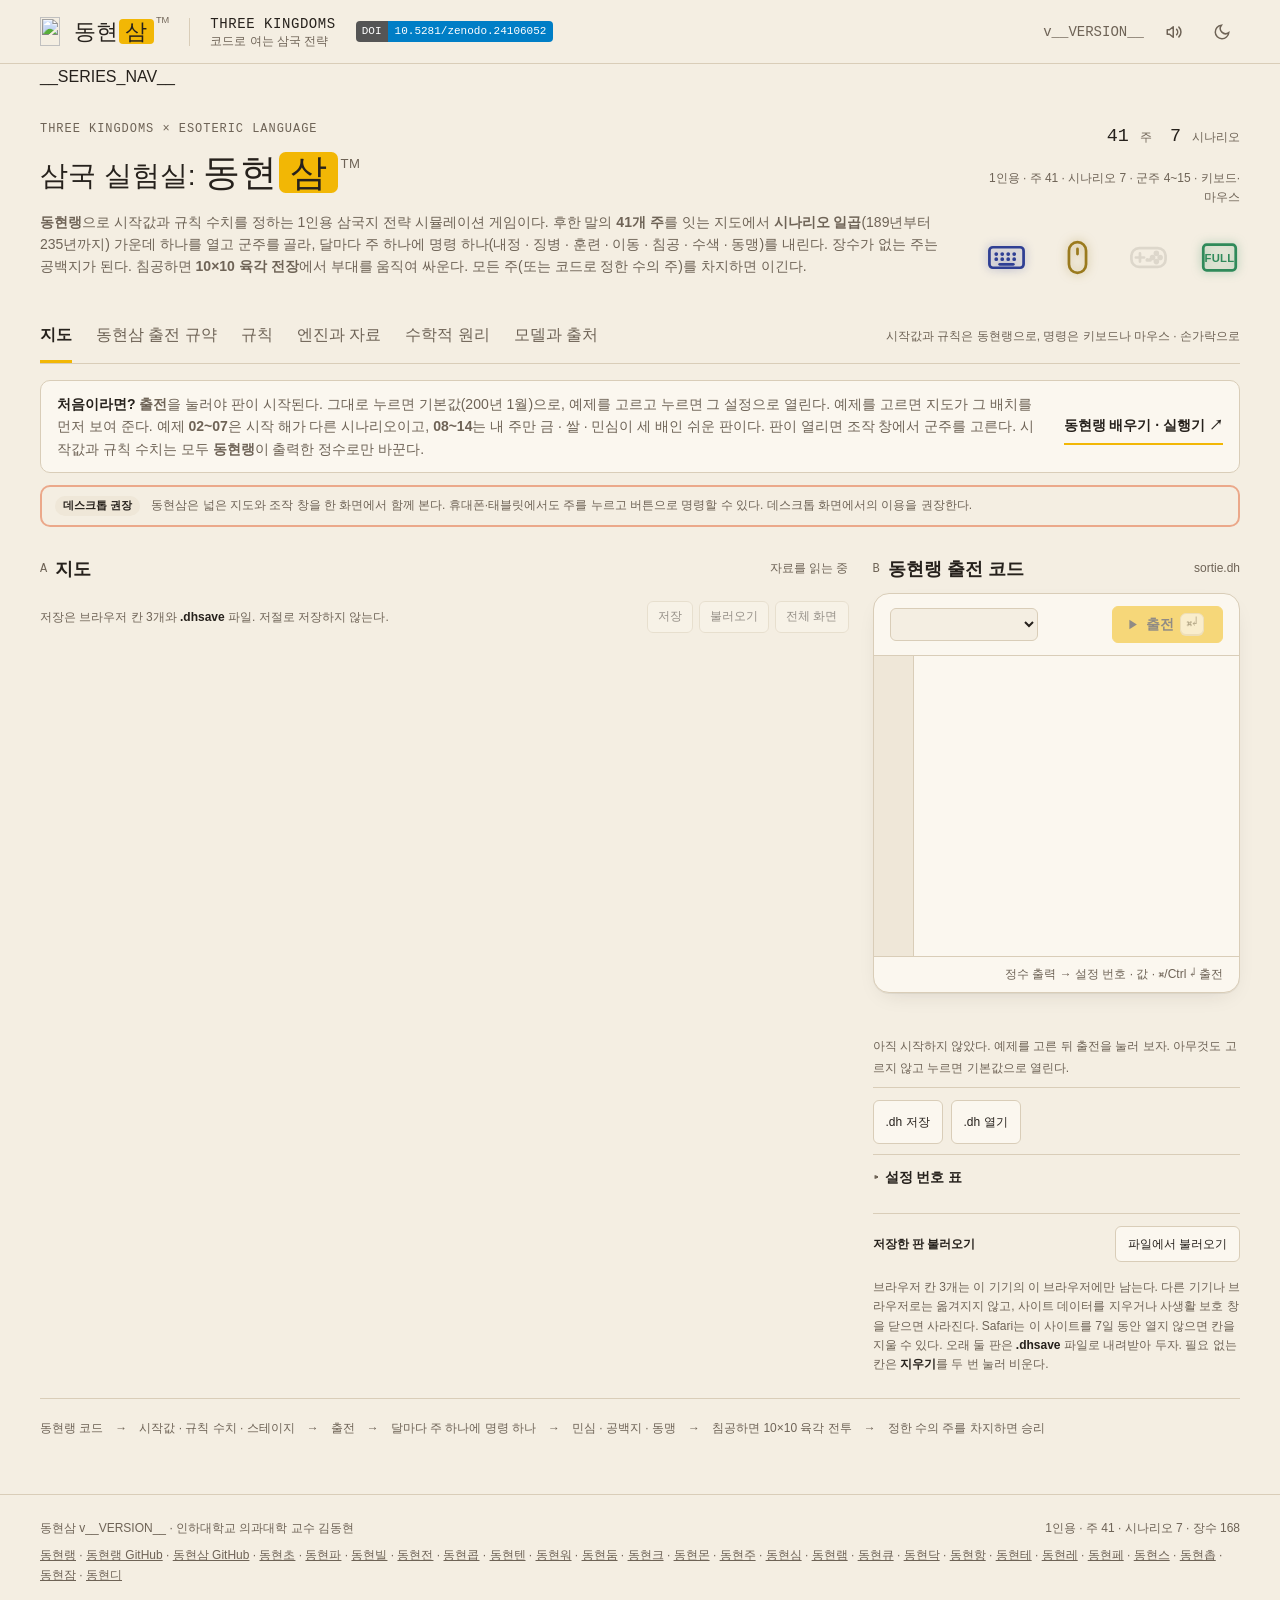
==== commit 14a2da08: "시리즈 띠에 동현디를 더함(스물다섯 사이트) 25칸은 홀수라 데스크톱은 동현랭이 두 줄 높이, 실험실은 12열×2줄. 휴대폰은 두 열이고 동현랭이 두 칸. 바닥글 링크 끝에 동현디" ====
--- a/src/index.html
+++ b/src/index.html
@@ -80,7 +80,7 @@
     <aside class="maker-note"><span class="eyebrow">만든 사람</span><a class="sponsor-btn" href="https://github.com/sponsors/Raspberry-Kim" target="_blank" rel="noopener" aria-label="GitHub Sponsors로 동현랭 후원하기" title="GitHub Sponsors로 후원하기"><svg width="13" height="13" viewBox="0 0 16 16" fill="currentColor" aria-hidden="true"><path d="M7.655 14.916v-.001h-.002l-.006-.003-.018-.01a22.066 22.066 0 0 1-3.744-2.584C2.045 10.731 0 8.35 0 5.5 0 2.836 2.086 1 4.25 1 5.797 1 7.153 1.802 8 3.02 8.847 1.802 10.203 1 11.75 1 13.914 1 16 2.836 16 5.5c0 2.85-2.044 5.231-3.886 6.818a22.094 22.094 0 0 1-3.433 2.414 7.152 7.152 0 0 1-.31.17l-.018.01-.008.004a.75.75 0 0 1-.69 0Z"></path></svg>후원</a><p>인하대학교 의과대학 김동현 교수는 백신학·감염학을 연구한다. 명랑하고 따뜻한 개발을 지향한다.</p></aside>
   </section>
 </main>
-<footer><span>동현삼 v__VERSION__ · 인하대학교 의과대학 교수 김동현</span><span>1인용 · 주 41 · 시나리오 7 · 장수 168</span><span><a href="https://raspberry-kim.github.io/donghyun-lang/" target="_blank" rel="noopener">동현랭</a> · <a href="https://github.com/Raspberry-Kim/donghyun-lang" target="_blank" rel="noopener">동현랭 GitHub</a> · <a href="https://github.com/Raspberry-Kim/donghyun-lab16" target="_blank" rel="noopener">동현삼 GitHub</a> · <a href="https://raspberry-kim.github.io/donghyun-lab1/" target="_blank" rel="noopener">동현초</a> · <a href="https://raspberry-kim.github.io/donghyun-lab2/" target="_blank" rel="noopener">동현파</a> · <a href="https://raspberry-kim.github.io/donghyun-lab3/" target="_blank" rel="noopener">동현빌</a> · <a href="https://raspberry-kim.github.io/donghyun-lab4/" target="_blank" rel="noopener">동현전</a> · <a href="https://raspberry-kim.github.io/donghyun-lab5/" target="_blank" rel="noopener">동현콥</a> · <a href="https://raspberry-kim.github.io/donghyun-lab6/" target="_blank" rel="noopener">동현텐</a> · <a href="https://raspberry-kim.github.io/donghyun-lab7/" target="_blank" rel="noopener">동현워</a> · <a href="https://raspberry-kim.github.io/donghyun-lab8/" target="_blank" rel="noopener">동현둠</a> · <a href="https://raspberry-kim.github.io/donghyun-lab9/" target="_blank" rel="noopener">동현크</a> · <a href="https://raspberry-kim.github.io/donghyun-lab10/" target="_blank" rel="noopener">동현몬</a> · <a href="https://raspberry-kim.github.io/donghyun-lab11/" target="_blank" rel="noopener">동현주</a> · <a href="https://raspberry-kim.github.io/donghyun-lab12/" target="_blank" rel="noopener">동현심</a> · <a href="https://raspberry-kim.github.io/donghyun-lab13/" target="_blank" rel="noopener">동현램</a> · <a href="https://raspberry-kim.github.io/donghyun-lab14/" target="_blank" rel="noopener">동현큐</a> · <a href="https://raspberry-kim.github.io/donghyun-lab15/" target="_blank" rel="noopener">동현닥</a> · <a href="https://raspberry-kim.github.io/donghyun-lab17/" target="_blank" rel="noopener">동현항</a> · <a href="https://raspberry-kim.github.io/donghyun-lab18/" target="_blank" rel="noopener">동현테</a> · <a href="https://raspberry-kim.github.io/donghyun-lab19/" target="_blank" rel="noopener">동현레</a> · <a href="https://raspberry-kim.github.io/donghyun-lab20/" target="_blank" rel="noopener">동현페</a> · <a href="https://raspberry-kim.github.io/donghyun-lab21/" target="_blank" rel="noopener">동현스</a> · <a href="https://raspberry-kim.github.io/donghyun-lab22/" target="_blank" rel="noopener">동현촙</a> · <a href="https://raspberry-kim.github.io/donghyun-lab23/" target="_blank" rel="noopener">동현잠</a></span></footer>
+<footer><span>동현삼 v__VERSION__ · 인하대학교 의과대학 교수 김동현</span><span>1인용 · 주 41 · 시나리오 7 · 장수 168</span><span><a href="https://raspberry-kim.github.io/donghyun-lang/" target="_blank" rel="noopener">동현랭</a> · <a href="https://github.com/Raspberry-Kim/donghyun-lang" target="_blank" rel="noopener">동현랭 GitHub</a> · <a href="https://github.com/Raspberry-Kim/donghyun-lab16" target="_blank" rel="noopener">동현삼 GitHub</a> · <a href="https://raspberry-kim.github.io/donghyun-lab1/" target="_blank" rel="noopener">동현초</a> · <a href="https://raspberry-kim.github.io/donghyun-lab2/" target="_blank" rel="noopener">동현파</a> · <a href="https://raspberry-kim.github.io/donghyun-lab3/" target="_blank" rel="noopener">동현빌</a> · <a href="https://raspberry-kim.github.io/donghyun-lab4/" target="_blank" rel="noopener">동현전</a> · <a href="https://raspberry-kim.github.io/donghyun-lab5/" target="_blank" rel="noopener">동현콥</a> · <a href="https://raspberry-kim.github.io/donghyun-lab6/" target="_blank" rel="noopener">동현텐</a> · <a href="https://raspberry-kim.github.io/donghyun-lab7/" target="_blank" rel="noopener">동현워</a> · <a href="https://raspberry-kim.github.io/donghyun-lab8/" target="_blank" rel="noopener">동현둠</a> · <a href="https://raspberry-kim.github.io/donghyun-lab9/" target="_blank" rel="noopener">동현크</a> · <a href="https://raspberry-kim.github.io/donghyun-lab10/" target="_blank" rel="noopener">동현몬</a> · <a href="https://raspberry-kim.github.io/donghyun-lab11/" target="_blank" rel="noopener">동현주</a> · <a href="https://raspberry-kim.github.io/donghyun-lab12/" target="_blank" rel="noopener">동현심</a> · <a href="https://raspberry-kim.github.io/donghyun-lab13/" target="_blank" rel="noopener">동현램</a> · <a href="https://raspberry-kim.github.io/donghyun-lab14/" target="_blank" rel="noopener">동현큐</a> · <a href="https://raspberry-kim.github.io/donghyun-lab15/" target="_blank" rel="noopener">동현닥</a> · <a href="https://raspberry-kim.github.io/donghyun-lab17/" target="_blank" rel="noopener">동현항</a> · <a href="https://raspberry-kim.github.io/donghyun-lab18/" target="_blank" rel="noopener">동현테</a> · <a href="https://raspberry-kim.github.io/donghyun-lab19/" target="_blank" rel="noopener">동현레</a> · <a href="https://raspberry-kim.github.io/donghyun-lab20/" target="_blank" rel="noopener">동현페</a> · <a href="https://raspberry-kim.github.io/donghyun-lab21/" target="_blank" rel="noopener">동현스</a> · <a href="https://raspberry-kim.github.io/donghyun-lab22/" target="_blank" rel="noopener">동현촙</a> · <a href="https://raspberry-kim.github.io/donghyun-lab23/" target="_blank" rel="noopener">동현잠</a> · <a href="https://raspberry-kim.github.io/donghyun-lab24/" target="_blank" rel="noopener">동현디</a></span></footer>
 <script type="application/json" id="lab-data">__DATA_JSON__</script>
 <script src="./game.js"></script>
 <script>
--- a/src/style.css
+++ b/src/style.css
@@ -336,6 +336,24 @@
  .series-strip .series-links:has(.series-item:nth-child(24):last-child){grid-template-columns:repeat(2,minmax(0,1fr));grid-template-rows:none}
 }
 
+/* SERIES-25: 데스크톱은 동현랭 두 줄 높이 + 24실험실 12열×2줄. 모바일은 기존 홀수 규칙. */
+@media(min-width:781px){
+ .series-strip .series-links:has(.series-item:nth-child(25):last-child){grid-template-columns:repeat(13,minmax(0,1fr));grid-template-rows:repeat(2,1fr);grid-auto-flow:row;min-width:0}
+ .series-strip .series-links:has(.series-item:nth-child(25):last-child) .series-item[data-series="lang"]{grid-column:auto;grid-row:span 2;align-items:center;text-align:center}
+ .series-strip .series-links:has(.series-item:nth-child(25):last-child) .series-item[data-series="lang"] .series-name{font-size:19px}
+ .series-strip .series-links:has(.series-item:nth-child(25):last-child) .series-note{white-space:normal;word-break:keep-all}
+}
+@media(min-width:781px) and (max-width:980px){
+ .series-strip .series-links:has(.series-item:nth-child(25):last-child) .series-item[data-series="lang"] .series-name{font-size:16px}
+}
+@media(min-width:781px) and (max-width:840px){
+ .series-strip .series-links:has(.series-item:nth-child(25):last-child) .series-name,.series-strip .series-links:has(.series-item:nth-child(25):last-child) .series-item[data-series="lang"] .series-name{font-size:14px}
+}
+@media(max-width:780px){
+ .series-strip .series-links:has(.series-item:nth-child(25):last-child){grid-template-columns:repeat(2,minmax(0,1fr));grid-template-rows:none}
+ .series-strip .series-links:has(.series-item:nth-child(25):last-child) .series-item[data-series="lang"]{grid-column:span 2;grid-row:auto}
+}
+
 /* 수학적 원리 */
 .math-grid{display:grid;grid-template-columns:repeat(2,minmax(0,1fr));gap:4px 40px;margin-top:8px}
 .math-grid article{min-width:0;border-top:1px solid var(--line);padding:2px 0 14px}
